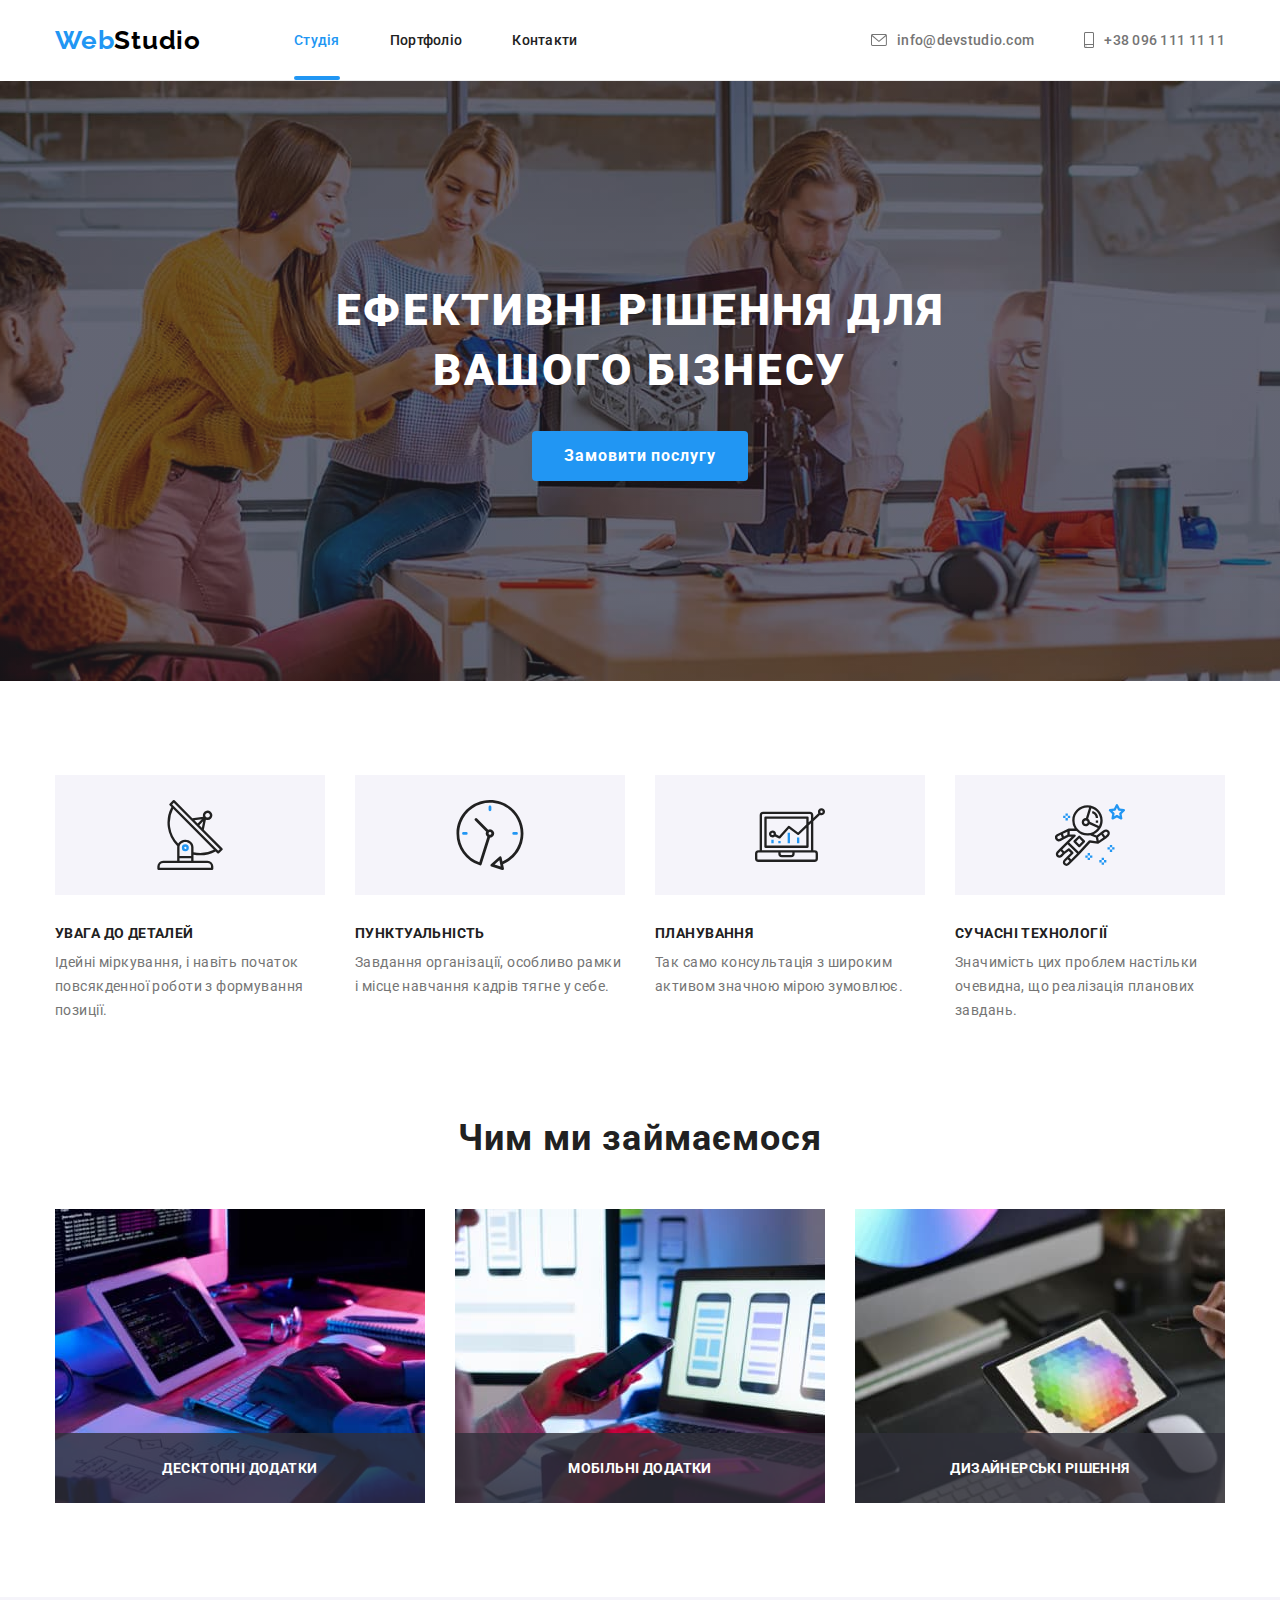
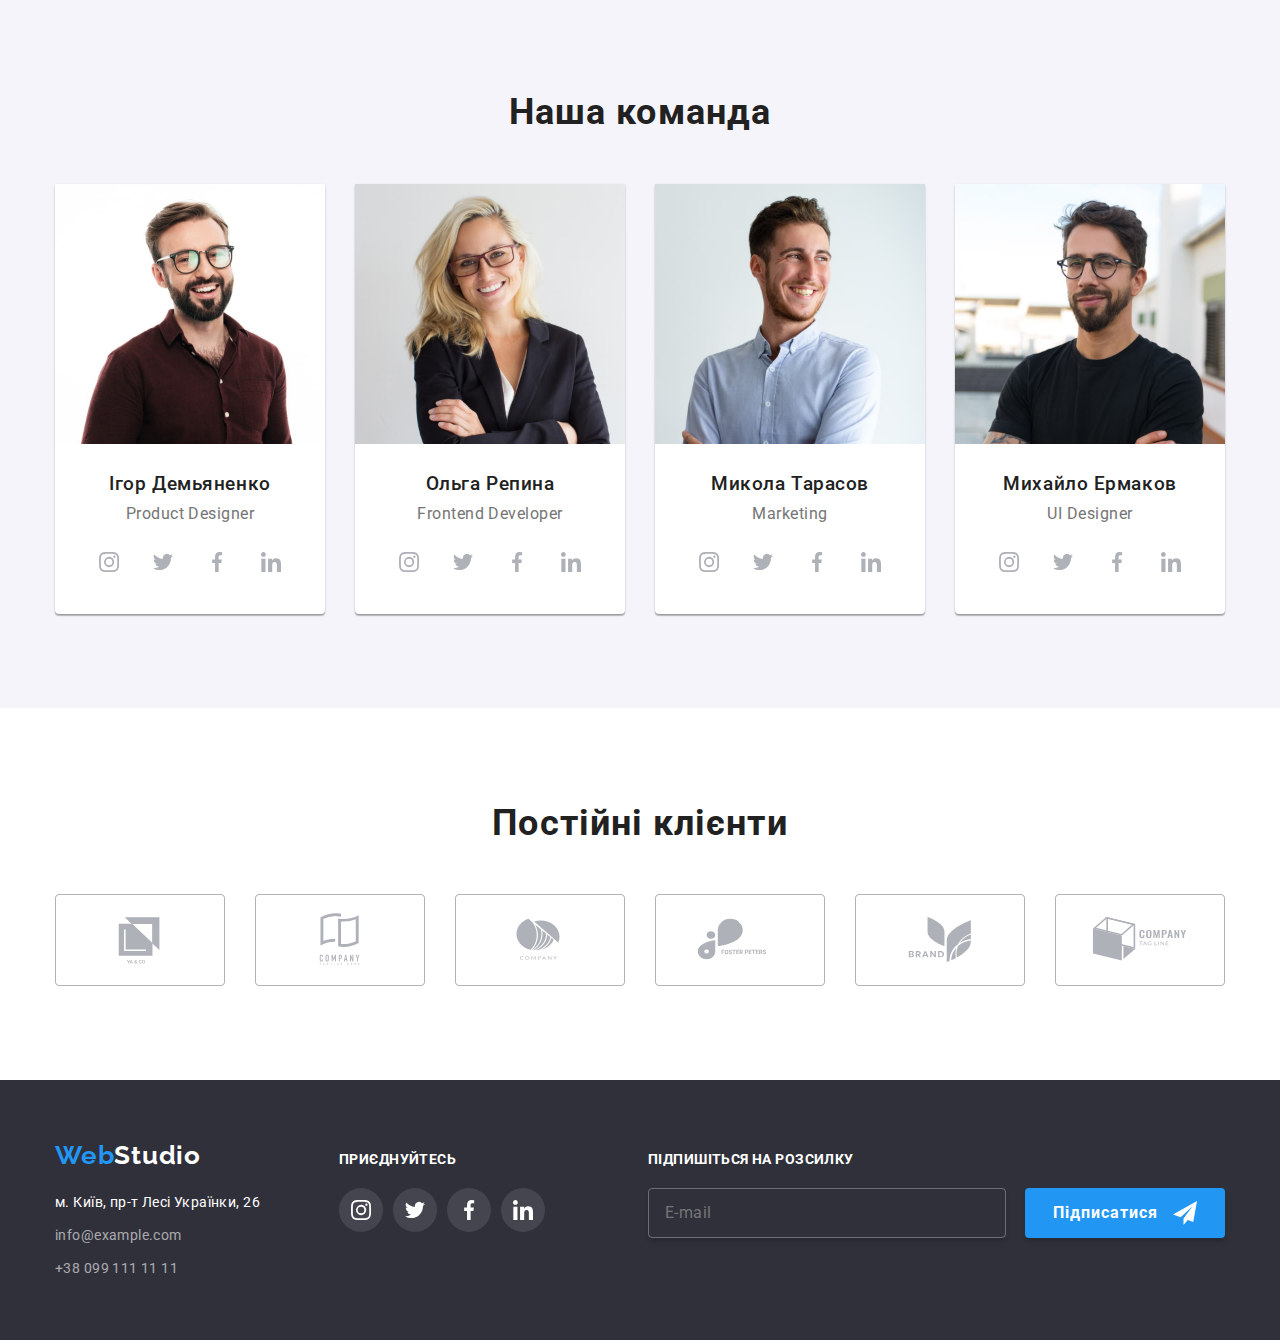
==== index.html @ 69d541e0 "Initial commit" ====
<!DOCTYPE html>
<html lang="uk">
  <head>
    <meta charset="UTF-8" />
    <meta http-equiv="X-UA-Compatible" content="IE=edge" />
    <meta name="viewport" content="width=device-width, initial-scale=1.0" />

    <link rel="preconnect" href="https://fonts.googleapis.com" />
    <link rel="preconnect" href="https://fonts.gstatic.com" crossorigin />
    <link
      href="https://fonts.googleapis.com/css2?family=Raleway:wght@700&family=Roboto:wght@400;500;700;900&display=swap"
      rel="stylesheet"
    />

    <link rel="stylesheet" href="./css/modern-normalize.css" />
    <link rel="stylesheet" href="./css/styles.css" />

    <title>WebStudio</title>
  </head>

  <body>
    <header>
      <div class="container header">
        <nav class="header-nav">
          <a class="nav-logo" href="./index.html"><span class="axcent">Web</span>Studio</a>

          <ul class="nav-list">
            <li class="item"><a class="nav-link current-page" href="./index.html">Студія</a></li>
            <li class="item"><a class="nav-link" href="./portfolio.html">Портфоліо</a></li>
            <li class="item"><a class="nav-link" href="#">Контакти</a></li>
          </ul>
        </nav>

        <ul class="header-contact-list">
          <li class="item">
            <a class="nav-link contact-link" href="mailto:info@devstudio.com">
              <svg class="contact-link-icon" aria-hidden="true">
                <use href="./images/icons.svg#icon-envelope"></use>
              </svg>
              info@devstudio.com</a
            >
          </li>
          <li class="item">
            <a class="nav-link contact-link" href="tel:+380961111111">
              <svg class="contact-link-icon smartfone" aria-hidden="true">
                <use href="./images/icons.svg#icon-smartphone"></use>
              </svg>
              +38 096 111 11 11</a
            >
          </li>
        </ul>
      </div>
    </header>

    <main>
      <!-- hero -->
      <section class="section hero">
        <div class="container">
          <h1 class="hero-title">Ефективні рішення для вашого бізнесу</h1>
          <button class="hero-button" type="button" data-modal-open>Замовити послугу</button>
        </div>
      </section>

      <!-- advantages -->
      <section class="section advantages">
        <div class="container">
          <h2 class="visually-hidden">Наші переваги</h2>

          <ul class="advantages-list">
            <li class="advantages-item">
              <div class="advantages-icon-container">
                <svg class="advantages-item-icon" aria-label="антена">
                  <use href="./images/icons.svg#icon-1-antenna"></use>
                </svg>
              </div>
              <h3 class="advantages-item-title">УВАГА ДО ДЕТАЛЕЙ</h3>
              <p class="advantages-item-text">
                Ідейні міркування, і навіть початок повсякденної роботи з формування позиції.
              </p>
            </li>

            <li class="advantages-item">
              <div class="advantages-icon-container">
                <svg class="advantages-item-icon" aria-label="циферблат">
                  <use href="./images/icons.svg#icon-2-clock"></use>
                </svg>
              </div>
              <h3 class="advantages-item-title">ПУНКТУАЛЬНІСТЬ</h3>
              <p class="advantages-item-text">
                Завдання організації, особливо рамки і місце навчання кадрів тягне у себе.
              </p>
            </li>

            <li class="advantages-item">
              <div class="advantages-icon-container">
                <svg class="advantages-item-icon" aria-label="діаграма">
                  <use href="./images/icons.svg#icon-3-diagram"></use>
                </svg>
              </div>
              <h3 class="advantages-item-title">ПЛАНУВАННЯ</h3>
              <p class="advantages-item-text">
                Так само консультація з широким активом значною мірою зумовлює.
              </p>
            </li>

            <li class="advantages-item">
              <div class="advantages-icon-container">
                <svg class="advantages-item-icon" aria-label="астронавт">
                  <use href="./images/icons.svg#icon-4-astronaut"></use>
                </svg>
              </div>
              <h3 class="advantages-item-title">СУЧАСНІ ТЕХНОЛОГІЇ</h3>
              <p class="advantages-item-text">
                Значимість цих проблем настільки очевидна, що реалізація планових завдань.
              </p>
            </li>
          </ul>
        </div>
      </section>

      <!-- specialization -->
      <section class="section specialization">
        <div class="container">
          <h2 class="section-title">Чим ми займаємося</h2>

          <ul class="specialization-list">
            <li class="specialization-item">
              <div class="specialization-thumb">
                <img
                  src="./images/specialization/specialization-1.jpg"
                  alt="робота за комп'ютером"
                  width="370"
                  height="294"
                />
                <p class="specialization-caption">Десктопні додатки</p>
              </div>
            </li>

            <li class="specialization-item">
              <div class="specialization-thumb">
                <img
                  src="./images/specialization/specialization-2.jpg"
                  alt="робота за комп'ютером"
                  width="370"
                  height="294"
                />
                <p class="specialization-caption">Мобільні додатки</p>
              </div>
            </li>

            <li class="specialization-item">
              <div class="specialization-thumb">
                <img
                  src="./images/specialization/specialization-3.jpg"
                  alt="робота з кольором"
                  width="370"
                  height="294"
                />
                <p class="specialization-caption">Дизайнерські рішення</p>
              </div>
            </li>
          </ul>
        </div>
      </section>

      <!-- team -->
      <section class="section team">
        <div class="container">
          <h2 class="section-title">Наша команда</h2>

          <ul class="team-list">
            <li class="team-item">
              <img src="./images/team/team-1.jpg" alt="Ігор Демьяненко" width="270" height="260" />
              <h3 class="team-item-header">Ігор Демьяненко</h3>
              <p class="team-item-text">Product Designer</p>

              <ul class="social-list">
                <li class="social-link-item">
                  <a href="#" class="social-link">
                    <svg class="social-icon" aria-label="instagram">
                      <use href="./images/icons.svg#icon-1-instagram"></use>
                    </svg>
                  </a>
                </li>

                <li class="social-link-item">
                  <a href="#" class="social-link">
                    <svg class="social-icon" aria-label="twitter">
                      <use href="./images/icons.svg#icon-2-twitter"></use>
                    </svg>
                  </a>
                </li>

                <li class="social-link-item">
                  <a href="#" class="social-link">
                    <svg class="social-icon" aria-label="facebook">
                      <use href="./images/icons.svg#icon-3-facebook"></use>
                    </svg>
                  </a>
                </li>

                <li class="social-link-item">
                  <a href="#" class="social-link">
                    <svg class="social-icon" aria-label="linkedin">
                      <use href="./images/icons.svg#icon-4-linkedin"></use>
                    </svg>
                  </a>
                </li>
              </ul>
            </li>

            <li class="team-item">
              <img src="./images/team/team-2.jpg" alt="Ольга Репина" width="270" height="260" />
              <h3 class="team-item-header">Ольга Репина</h3>
              <p class="team-item-text">Frontend Developer</p>

              <ul class="social-list">
                <li class="social-link-item">
                  <a href="#" class="social-link">
                    <svg class="social-icon" aria-label="instagram">
                      <use href="./images/icons.svg#icon-1-instagram"></use>
                    </svg>
                  </a>
                </li>

                <li class="social-link-item">
                  <a href="#" class="social-link">
                    <svg class="social-icon" aria-label="twitter">
                      <use href="./images/icons.svg#icon-2-twitter"></use>
                    </svg>
                  </a>
                </li>

                <li class="social-link-item">
                  <a href="#" class="social-link">
                    <svg class="social-icon" aria-label="facebook">
                      <use href="./images/icons.svg#icon-3-facebook"></use>
                    </svg>
                  </a>
                </li>

                <li class="social-link-item">
                  <a href="#" class="social-link">
                    <svg class="social-icon" aria-label="linkedin">
                      <use href="./images/icons.svg#icon-4-linkedin"></use>
                    </svg>
                  </a>
                </li>
              </ul>
            </li>

            <li class="team-item">
              <img src="./images/team/team-3.jpg" alt="Микола Тарасов" width="270" height="260" />
              <h3 class="team-item-header">Микола Тарасов</h3>
              <p class="team-item-text">Marketing</p>

              <ul class="social-list">
                <li class="social-link-item">
                  <a href="#" class="social-link">
                    <svg class="social-icon" aria-label="instagram">
                      <use href="./images/icons.svg#icon-1-instagram"></use>
                    </svg>
                  </a>
                </li>

                <li class="social-link-item">
                  <a href="#" class="social-link">
                    <svg class="social-icon" aria-label="twitter">
                      <use href="./images/icons.svg#icon-2-twitter"></use>
                    </svg>
                  </a>
                </li>

                <li class="social-link-item">
                  <a href="#" class="social-link">
                    <svg class="social-icon" aria-label="facebook">
                      <use href="./images/icons.svg#icon-3-facebook"></use>
                    </svg>
                  </a>
                </li>

                <li class="social-link-item">
                  <a href="#" class="social-link">
                    <svg class="social-icon" aria-label="linkedin">
                      <use href="./images/icons.svg#icon-4-linkedin"></use>
                    </svg>
                  </a>
                </li>
              </ul>
            </li>

            <li class="team-item">
              <img src="./images/team/team-4.jpg" alt="Михайло Ермаков" width="270" height="260" />
              <h3 class="team-item-header">Михайло Ермаков</h3>
              <p class="team-item-text">UI Designer</p>

              <ul class="social-list">
                <li class="social-link-item">
                  <a href="#" class="social-link">
                    <svg class="social-icon" aria-label="instagram">
                      <use href="./images/icons.svg#icon-1-instagram"></use>
                    </svg>
                  </a>
                </li>

                <li class="social-link-item">
                  <a href="#" class="social-link">
                    <svg class="social-icon" aria-label="twitter">
                      <use href="./images/icons.svg#icon-2-twitter"></use>
                    </svg>
                  </a>
                </li>

                <li class="social-link-item">
                  <a href="#" class="social-link">
                    <svg class="social-icon" aria-label="facebook">
                      <use href="./images/icons.svg#icon-3-facebook"></use>
                    </svg>
                  </a>
                </li>

                <li class="social-link-item">
                  <a href="#" class="social-link">
                    <svg class="social-icon" aria-label="linkedin">
                      <use href="./images/icons.svg#icon-4-linkedin"></use>
                    </svg>
                  </a>
                </li>
              </ul>
            </li>
          </ul>
        </div>
      </section>

      <!-- clients -->
      <section class="section clients">
        <div class="container">
          <h2 class="section-title">Постійні клієнти</h2>

          <ul class="clients-list">
            <li class="client-item">
              <a href="#" class="client-link">
                <svg class="client-icon" aria-label="перехід на сайт компанії yaco">
                  <use href="./images/icons.svg#icon-1-yaco"></use>
                </svg>
              </a>
            </li>

            <li class="client-item">
              <a href="#" class="client-link">
                <svg class="client-icon" aria-label="перехід на сайт компанії TLH">
                  <use href="./images/icons.svg#icon-2-tlh"></use>
                </svg>
              </a>
            </li>

            <li class="client-item">
              <a href="#" class="client-link">
                <svg class="client-icon" aria-label="перехід на сайт компанії Company">
                  <use href="./images/icons.svg#icon-3-company"></use>
                </svg>
              </a>
            </li>

            <li class="client-item">
              <a href="#" class="client-link">
                <svg class="client-icon" aria-label="перехід на сайт компанії Foster Peter">
                  <use href="./images/icons.svg#icon-4-foster"></use>
                </svg>
              </a>
            </li>

            <li class="client-item">
              <a href="#" class="client-link">
                <svg class="client-icon" aria-label="перехід на сайт компанії Brand">
                  <use href="./images/icons.svg#icon-5-brand"></use>
                </svg>
              </a>
            </li>

            <li class="client-item">
              <a href="#" class="client-link">
                <svg class="client-icon" aria-label="перехід на сайт компанії Tag Line">
                  <use href="./images/icons.svg#icon-6-tlc"></use>
                </svg>
              </a>
            </li>
          </ul>
        </div>
      </section>
    </main>

    <footer class="footer">
      <div class="container footer-flex">
        <div class="address-container">
          <a class="footer-logo" href="./index.html"><span class="axcent">Web</span>Studio</a>

          <address class="address">
            <ul class="footer-address-list">
              <li class="footer-address-item">
                <a
                  class="footer-address-link"
                  href="https://goo.gl/maps/piqngm7oDQpEDh6u6"
                  target="_blank"
                  rel="noopener nofollow noreferrer"
                  >м. Київ, пр-т Лесі Українки, 26</a
                >
              </li>

              <li class="footer-contact-item">
                <a class="footer-contact-link" href="mailto:info@example.com">info@example.com</a>
              </li>

              <li class="footer-contact-item">
                <a class="footer-contact-link" href="tel:+380991111111">+38 099 111 11 11</a>
              </li>
            </ul>
          </address>
        </div>

        <div>
          <p class="socials-text">приєднуйтесь</p>
          <ul class="social-list">
            <li class="social-link-item">
              <a href="#" class="social-link footer-socials">
                <svg class="social-icon" aria-label="instagram">
                  <use href="./images/icons.svg#icon-1-instagram"></use>
                </svg>
              </a>
            </li>

            <li class="social-link-item">
              <a href="#" class="social-link footer-socials">
                <svg class="social-icon" aria-label="twitter">
                  <use href="./images/icons.svg#icon-2-twitter"></use>
                </svg>
              </a>
            </li>

            <li class="social-link-item">
              <a href="#" class="social-link footer-socials">
                <svg class="social-icon" aria-label="facebook">
                  <use href="./images/icons.svg#icon-3-facebook"></use>
                </svg>
              </a>
            </li>

            <li class="social-link-item">
              <a href="#" class="social-link footer-socials">
                <svg class="social-icon" aria-label="linkedin">
                  <use href="./images/icons.svg#icon-4-linkedin"></use>
                </svg>
              </a>
            </li>
          </ul>
        </div>

        <form name="signup" class="signup-form">
          <p class="form-caption">Підпишіться на розсилку</p>
          <label>
            <input class="input-email" type="email" name="email" placeholder="E-mail" />
          </label>
          <button class="signup-button" type="submit">
            Підписатися
            <svg class="signup-button-svg" width="24" height="24">
              <use href="./images/icons.svg#icon-send"></use>
            </svg>
          </button>
        </form>
      </div>
    </footer>

    <div class="backdrop is-hidden" data-modal>
      <div class="modal">
        <button class="button-modal-close" type="button" data-modal-close>
          <svg class="button-close-icon" width="11" height="11">
            <use href="./images/icons.svg#icon-close"></use>
          </svg>
        </button>

        <form class="callback-form">
          <h2 class="callback-form-title">Залиште свої дані, ми вам зателефонуємо</h2>

          <label class="form-input-label" for="name">Ім'я</label>
          <div class="input-wrapper">
            <input class="form-input" type="text" name="name" id="name" />
            <svg class="input-icon" aria-hidden="true">
              <use href="./images/icons.svg#icon-person"></use>
            </svg>
          </div>

          <label class="form-input-label" for="tel">Телефон</label>
          <div class="input-wrapper">
            <input class="form-input" type="tel" name="tel" id="tel" />
            <svg class="input-icon" aria-hidden="true">
              <use href="./images/icons.svg#icon-phone"></use>
            </svg>
          </div>

          <label class="form-input-label" for="email">Пошта</label>
          <div class="input-wrapper">
            <input class="form-input" type="email" name="email" id="email" />
            <svg class="input-icon" aria-hidden="true">
              <use href="./images/icons.svg#icon-email"></use>
            </svg>
          </div>

          <label class="form-input-label" for="comment">Коментар</label>
          <textarea
            class="form-input textarea-comment"
            name="comment"
            id="comment"
            placeholder="Введіть текст"
          ></textarea>

          <label class="user-consent-label">
            <input class="input-checkbox" type="checkbox" name="user-consent" />
            <svg class="icon-check">
              <use href="./images/icons.svg#icon-check"></use>
            </svg>
            <span>Погоджуюся з розсилкою та приймаю &#160;</span>
            <a class="agreement-link" href="">Умови договору</a>
          </label>

          <button type="submit" class="callback-submit-button">Відправити</button>
        </form>
      </div>
    </div>

    <script src="./js/modal.js"></script>
  </body>
</html>
---- css/styles.css ----
:root {
  --axcent: #2196f3;
  --main-text-color: #212121;
  --main-background-color: #ffffff;
  --secondary-background-color: #2f303a;
  --text-white: #ffffff;
  --text-grey: #757575;
  --timing-function: cubic-bezier(0.4, 0, 0.2, 1);
  --trans-duration: 250ms;
}

body {
  font-family: 'Roboto', sans-serif;
  font-size: 16px;
  font-weight: 400;
  line-height: 1.17;
  color: var(--main-text-color);
  background-color: var(--main-background-color);
}

/* reset */
html {
  box-sizing: border-box;
}
*,
*::after,
*::before {
  box-sizing: inherit;
}
/* Стили для обнуления верхних отступов у элементов */
h1,
h2,
h3,
h4,
h5,
h6,
p {
  margin-top: 0;
}
/*  для обнуления базовых свойств у списков (ul) */
ul {
  list-style: none;
  padding-left: 0;
  margin: 0;
}
/*  для обнуления базовых свойств у ссылок */
a {
  text-decoration: none;
  color: inherit;
}
/* Свойства для корректного отображения картинок */
img {
  display: block;
  max-width: 100%;
  height: auto;
}
/* Свойства для обнуления курсива у address */
address {
  font-style: normal;
}

.container {
  margin: 0 auto;
  width: 1200px;
  padding: 0 15px;
}

.section {
  padding-top: 94px;
  padding-bottom: 94px;
}

.axcent {
  color: var(--axcent);
}

.visually-hidden {
  position: absolute;
  width: 1px;
  height: 1px;
  margin: -1px;
  border: 0;
  padding: 0;
  white-space: nowrap;
  clip-path: inset(100%);
  clip: rect(0 0 0 0);
  overflow: hidden;
}

/* header */
.nav-logo {
  margin-right: 93px;
  font-family: Raleway;
  font-weight: 700;
  font-size: 26px;
  color: #000000;
  letter-spacing: 0.03em;
}

.header-nav {
  display: flex;
  align-items: center;
}

.header {
  display: flex;
}

.nav-link.current-page {
  position: relative;
  color: var(--axcent);
}

.nav-link.current-page::after {
  content: '';
  width: 100%;
  height: 4px;
  border-radius: 2px;
  background-color: var(--axcent);
  position: absolute;
  bottom: 0;
  left: 0;
}

.nav-list {
  display: flex;
}

.nav-list .item + .item {
  margin-left: 50px;
}

.header-contact-list {
  display: flex;
  margin-left: auto;
}

.header-contact-list .item:not(:last-child) {
  margin-right: 50px;
}

.nav-link {
  color: var(--main-text-color);
  display: flex;
  align-items: center;
  padding-top: 32px;
  padding-bottom: 32px;
  font-size: 14px;
  font-weight: 500;
  letter-spacing: 0.02em;

  transition-property: color;
  transition-duration: var(--trans-duration);
  transition-timing-function: var(--timing-function);
}

.nav-link:hover,
.nav-link:focus {
  color: var(--axcent);
}

.contact-link {
  color: var(--text-grey);
}

.contact-link-icon {
  width: 16px;
  height: 12px;
  margin-right: 10px;
  fill: var(--text-grey);
}

.contact-link-icon.smartfone {
  width: 10px;
  height: 16px;
}

.contact-link:hover .contact-link-icon,
.contact-link:focus .contact-link-icon {
  fill: var(--axcent);
}

.header {
  border-bottom: 1px solid #ececec;
}

/* hero */
.hero {
  background-color: #c4c4c4;
  text-align: center;
  padding: 200px 0;
  background-image: linear-gradient(90deg, rgba(47, 48, 58, 0.4), rgba(47, 48, 58, 0.4)),
    url(../images/hero-bgimg.jpg);
  max-width: 1600px;
  background-repeat: no-repeat;
  background-position: center;
  background-size: cover;
  margin: 0 auto;
}

.hero-title {
  font-size: 44px;
  font-weight: 900;
  line-height: 1.36;
  letter-spacing: 0.06em;
  text-align: center;
  text-transform: uppercase;
  color: var(--text-white);
  width: 696px;
  margin: 0 auto;
  margin-bottom: 30px;
}

.hero-button {
  border-radius: 4px;
  border-style: none;
  background-color: var(--axcent);
  color: var(--text-white);
  font-weight: 700;
  line-height: 1.88;
  letter-spacing: 0.06em;
  text-align: center;
  padding: 10px 32px;
  cursor: pointer;
  transition: background-color var(--trans-duration) var(--timing-function);
}

.hero-button:hover,
.nero-button:focus {
  background-color: rgba(33, 150, 243, 0.8);
}
/* advantages */

.advantages-icon-container {
  height: 120px;
  background-color: #f5f4fa;
  display: flex;
  align-items: center;
  justify-content: center;
}

.advantages-item-icon {
  width: 70px;
  height: 70px;
  fill: #212121;
}

.advantages-item-title {
  font-size: 14px;
  font-weight: 700;
  text-align: left;
  text-transform: uppercase;
  letter-spacing: 0.03em;
  margin-top: 30px;
  margin-bottom: 10px;
}

.advantages-item-text {
  font-size: 14px;
  line-height: 1.71;
  letter-spacing: 0.03em;
  color: var(--text-grey);
  margin: 0;
}

.advantages-item {
  width: 270px;
}

.advantages-list {
  display: flex;
}

.advantages-item:not(:last-child) {
  margin-right: 30px;
}

/* specialization */
.section-title {
  font-size: 36px;
  font-weight: 700;
  letter-spacing: 0.03em;
  text-align: center;
  margin-bottom: 50px;
}

.specialization {
  padding-top: 0;
}

.specialization-list {
  display: flex;
}

.specialization-item:not(:last-child) {
  margin-right: 30px;
}

.specialization-thumb {
  position: relative;
}

.specialization-caption {
  position: absolute;
  bottom: 0;
  left: 0;
  width: 100%;
  padding-top: 27px;
  padding-bottom: 27px;
  margin-bottom: 0;
  text-transform: uppercase;
  color: var(--text-white);
  background-color: rgba(47, 48, 58, 0.8);

  font-size: 14px;
  font-weight: 700;
  letter-spacing: 0.03em;
  text-align: center;
}

/* team */

.team {
  background-color: #f5f4fa;
}

.team-list {
  display: flex;
}

.team-item {
  background-color: var(--main-background-color);
  box-shadow: 0px 1px 3px rgba(0, 0, 0, 0.12), 0px 1px 1px rgba(0, 0, 0, 0.14),
    0px 2px 1px rgba(0, 0, 0, 0.2);
  border-radius: 0px 0px 4px 4px;
}

.team-item:not(:last-child) {
  margin-right: 30px;
}

.team-item-header {
  font-weight: 500;
  letter-spacing: 0.03em;
  text-align: center;
  padding-top: 30px;
  margin-bottom: 10px;
}

.team-item-text {
  letter-spacing: 0.03em;
  text-align: center;
  color: var(--text-grey);
  margin-bottom: 16px;
}

.social-list {
  display: flex;
  align-items: center;
  justify-content: center;
  padding-bottom: 30px;
}

.social-link-item:not(:last-child) {
  margin-right: 10px;
}

.social-link-item {
  width: 44px;
  height: 44px;
}

.social-link {
  width: 100%;
  height: 100%;
  display: flex;
  align-items: center;
  justify-content: center;
  border-radius: 50%;
  transition-property: background-color;
  transition-duration: var(--trans-duration);
  transition-timing-function: var(--timing-function);
}

.social-link:hover,
.social-link:focus {
  background-color: var(--axcent);
}

.social-icon {
  width: 44px;
  height: 44px;
  fill: #afb1b8;
  transition-property: fill;
  transition-duration: var(--trans-duration);
  transition-timing-function: var(--timing-function);
}

.social-link:hover .social-icon,
.social-link:focus .social-icon {
  fill: var(--main-background-color);
}

/* clients */

.clients-list {
  display: flex;
  justify-content: space-between;
}

.client-item {
  width: 170px;
  height: 92px;
}

.client-link {
  width: 100%;
  height: 100%;
  display: flex;
  align-items: center;
  justify-content: center;
  border: 1px solid #afb1b8;
  border-radius: 4px;
  transition-property: border-color;
  transition-duration: var(--trans-duration);
  transition-timing-function: var(--timing-function);
}

.client-link:hover,
.client-link:focus {
  border-color: var(--axcent);
}

.client-icon {
  width: 106px;
  height: 60px;
  fill: #afb1b8;
  transition-property: fill;
  transition-duration: var(--trans-duration);
  transition-timing-function: var(--timing-function);
}

.client-link:hover .client-icon,
.client-link:focus .client-icon {
  fill: var(--axcent);
}

/* footer */
.footer {
  background-color: var(--secondary-background-color);
  padding: 60px 0;
}

.footer-flex {
  display: flex;
  align-items: baseline;
  justify-content: space-between;
}

.address-container {
  margin-right: 70px;
}

.footer-logo {
  font-family: Raleway;
  font-weight: 700;
  font-size: 26px;
  color: var(--text-white);
  letter-spacing: 0.03em;
}

.footer-address-list {
  font-size: 14px;
  line-height: 1.71;
  letter-spacing: 0.03em;
}

.footer-address-link {
  color: var(--text-white);
}

.footer-contact-item {
  margin-top: 9px;
}

.footer-contact-link {
  color: rgb(255, 255, 255, 0.6);
  transition-property: color;
  transition-duration: var(--trans-duration);
  transition-timing-function: var(--timing-function);
}

.footer-contact-link:hover,
.footer-contact-link:focus {
  color: var(--axcent);
}

.address {
  margin-top: 20px;
}

.social-link.footer-socials {
  border-radius: 50%;
  background-color: rgba(255, 255, 255, 0.1);
}

.social-link.footer-socials:hover,
.social-link.footer-socials:focus {
  background-color: var(--axcent);
}

.footer-socials > .social-icon {
  fill: var(--main-background-color);
}

.socials-text {
  text-transform: uppercase;
  color: var(--text-white);
  font-size: 14px;
  font-weight: 700;
  letter-spacing: 0.03em;
  margin-bottom: 20px;
}

/* footer form */

.signup-form {
  margin-left: 94px;
}

.form-caption {
  text-transform: uppercase;
  color: var(--text-white);
  font-size: 14px;
  font-weight: 700;
  letter-spacing: 0.03em;
  margin-bottom: 20px;
}

.input-email {
  width: 358px;
  height: 50px;
  background-color: transparent;
  box-shadow: 0px 4px 4px 0px rgba(0, 0, 0, 0.15);
  border: 1px solid rgba(255, 255, 255, 0.3);
  border-radius: 4px;
  font-family: Roboto;
  line-height: 1.25;
  letter-spacing: 0.03em;
  color: var(--text-white);
  padding: 15px 16px;
}

.signup-button {
  display: inline-flex;
  align-items: center;
  justify-content: space-between;
  margin-left: 15px;
  width: 200px;
  height: 50px;
  text-align: center;
  padding: 10px 28px;
  background: #2196f3;
  box-shadow: 0px 4px 4px rgba(0, 0, 0, 0.15);
  border-radius: 4px;
  border: none;
  font-weight: 700;
  line-height: 1.88;
  letter-spacing: 0.06em;
  color: var(--text-white);
  transition: background-color var(--trans-duration) var(--timing-function);
}

.signup-button-svg {
  fill: #ffffff;
}

.signup-button:hover,
.signup-button:focus {
  background: #188ce8;
}

/* portfolio */

/* buttons */
.button {
  border-radius: 4px;
  background-color: #f5f4fa;
  font-weight: 500;
  line-height: 1.63;
  letter-spacing: 0.03em;
  text-align: center;
  cursor: pointer;
  border-style: none;
  padding: 6px 22px;
  transition: color var(--trans-duration) var(--timing-function),
    background-color var(--trans-duration) var(--timing-function),
    box-shadow var(--trans-duration) var(--timing-function);
}

.button.start {
  color: var(--text-white);
  background-color: var(--axcent);
}

.button:hover,
.button:focus {
  color: var(--text-white);
  background-color: var(--axcent);
  box-shadow: 0px 3px 1px rgba(0, 0, 0, 0.1), 0px 1px 2px rgba(0, 0, 0, 0.08),
    0px 2px 2px rgba(0, 0, 0, 0.12);
}

.button-list {
  display: flex;
  justify-content: center;
  margin-bottom: 50px;
}

.button-list-item:not(:last-child) {
  margin-right: 8px;
}

/* cases */

.case-item {
  border: 1px solid #eeeeee;
  border-radius: 0px;
}

.case-link {
  display: block;
  transition-property: box-shadow;
  transition-duration: var(--trans-duration);
  transition-timing-function: var(--timing-function);
}

.case-link:hover,
.case-link:focus {
  box-shadow: 0px 1px 1px rgba(0, 0, 0, 0.12), 0px 4px 4px rgba(0, 0, 0, 0.06),
    1px 4px 6px rgba(0, 0, 0, 0.16);
}

.case-title {
  font-size: 18px;
  font-weight: 700;
  line-height: 2;
  letter-spacing: 0.06em;
  padding-top: 20px;
  padding-left: 24px;
  margin-bottom: 4px;
}

.case-text {
  line-height: 1.88;
  letter-spacing: 0.03em;
  color: var(--text-grey);
  padding-bottom: 20px;
  padding-left: 24px;
  margin-bottom: 0;
}

.cases-list {
  display: flex;
  flex-wrap: wrap;
}

.case-item {
  width: calc((100% - 2 * 30px) / 3);
}

.case-item:not(:nth-child(3n)) {
  margin-right: 30px;
}

.case-item:not(:nth-last-child(-n + 3)) {
  margin-bottom: 30px;
}

.card-thumb {
  position: relative;
  overflow: hidden;
}

.card-description {
  background-color: rgba(33, 150, 243, 0.9);
  position: absolute;
  transition: transform var(--trans-duration) var(--timing-function);
}

.case-link:hover .card-description,
.case-link:focus .card-description {
  transform: translatey(-100%);
}

.card-description-text {
  font-size: 18px;
  line-height: 1.55;
  color: var(--text-white);
  letter-spacing: 0.03em;
  padding: 63px 24px;
  margin-bottom: 0;
}

/* modal */
.backdrop {
  position: fixed;
  top: 0;
  left: 0;
  width: 100%;
  height: 100%;
  background-color: rgba(0, 0, 0, 0.2);
  opacity: 1;
  transform: scale(1);
  transition: opacity var(--trans-duration) var(--timing-function),
    visibility var(--trans-duration) var(--timing-function),
    transform var(--trans-duration) var(--timing-function);
}

.backdrop.is-hidden {
  opacity: 0;
  visibility: hidden;
  pointer-events: none;
  transform: scale(0.9);
}

.modal {
  position: absolute;
  top: 50%;
  left: 50%;
  transform: translate(-50%, -50%);
  height: 581px;
  width: 528px;

  border: 1px solid rgba(0, 0, 0, 0.1);
  border-radius: 4px;
  background-color: var(--main-background-color);
}

.button-modal-close {
  position: absolute;
  top: 8px;
  right: 8px;
  width: 30px;
  height: 30px;
  border: 1px solid rgba(0, 0, 0, 0.1);
  border-radius: 15px;
  background-color: transparent;
}

.button-close-icon {
  fill: #000000;
}

.button-modal-close:hover .button-close-icon,
.button-modal-close:focus .button-close-icon {
  fill: var(--axcent);
}

.callback-form {
  padding: 40px 39px 40px 41px;
}

.callback-form-title {
  font-size: 20px;
  font-weight: 700;
  line-height: 1.15;
  letter-spacing: 0.03em;
  text-align: center;
  margin-bottom: 12px;
}

.form-input-label {
  display: block;
  margin-bottom: 4px;
  font-size: 12px;
  letter-spacing: 0.01em;
  color: var(--text-grey);
}

.input-wrapper {
  position: relative;
  margin-bottom: 10px;
}

.form-input {
  display: block;
  height: 40px;
  width: 100%;
  border: 1px solid rgba(33, 33, 33, 0.2);
  border-radius: 4px;
  padding-left: 42px;
  transition: border-color var(--trans-duration) var(--timing-function);
}

.form-input:focus {
  border: 1px solid rgba(33, 150, 243, 1);
  outline: 0;
}

.form-input:focus + .input-icon {
  fill: var(--axcent);
}

.textarea-comment {
  height: 120px;
  width: 100%;
  resize: none;
  padding: 12px 16px;
  font-size: 12px;
  letter-spacing: 0.01em;
  margin-bottom: 20px;
}

.input-icon {
  position: absolute;
  top: 50%;
  left: 12px;
  width: 18px;
  height: 18px;
  transform: translateY(-50%);
  transition: fill var(--trans-duration) var(--timing-function);
}

.input-checkbox {
  position: absolute;
  width: 1px;
  height: 1px;
  margin: -1px;
  border: 0;
  padding: 0;
  white-space: nowrap;
  clip-path: inset(100%);
  clip: rect(0 0 0 0);
  overflow: hidden;
}

.user-consent-label {
  display: flex;
  align-items: center;
  justify-content: center;
  margin-bottom: 30px;
  font-size: 14px;
  line-height: 1.71;
  letter-spacing: 0.03em;
}

.icon-check {
  display: inline-block;
  width: 16px;
  height: 15px;
  margin-right: 7px;
  border-radius: 2px;
  border: 2px solid #212121;
  fill: transparent;
  transition: background-color var(--trans-duration) var(--timing-function);
}

.input-checkbox:checked + .icon-check {
  background-color: var(--axcent);
  fill: var(--text-white);
  border: 0px;
}

.agreement-link {
  text-decoration: underline;
  color: var(--axcent);
}

.callback-submit-button {
  display: block;
  margin-left: auto;
  margin-right: auto;
  width: 200px;
  height: 50px;
  background: #2196f3;
  box-shadow: 0px 4px 4px rgba(0, 0, 0, 0.15);
  border-radius: 4px;
  border-width: 0;
  color: var(--text-white);
  font-family: Roboto;
  font-weight: 700;
  line-height: 1.88;
  letter-spacing: 0.06em;
  transition: background-color var(--trans-duration) var(--timing-function);
}

.callback-submit-button:hover,
.callback-submit-button:focus {
  background: #188ce8;
}
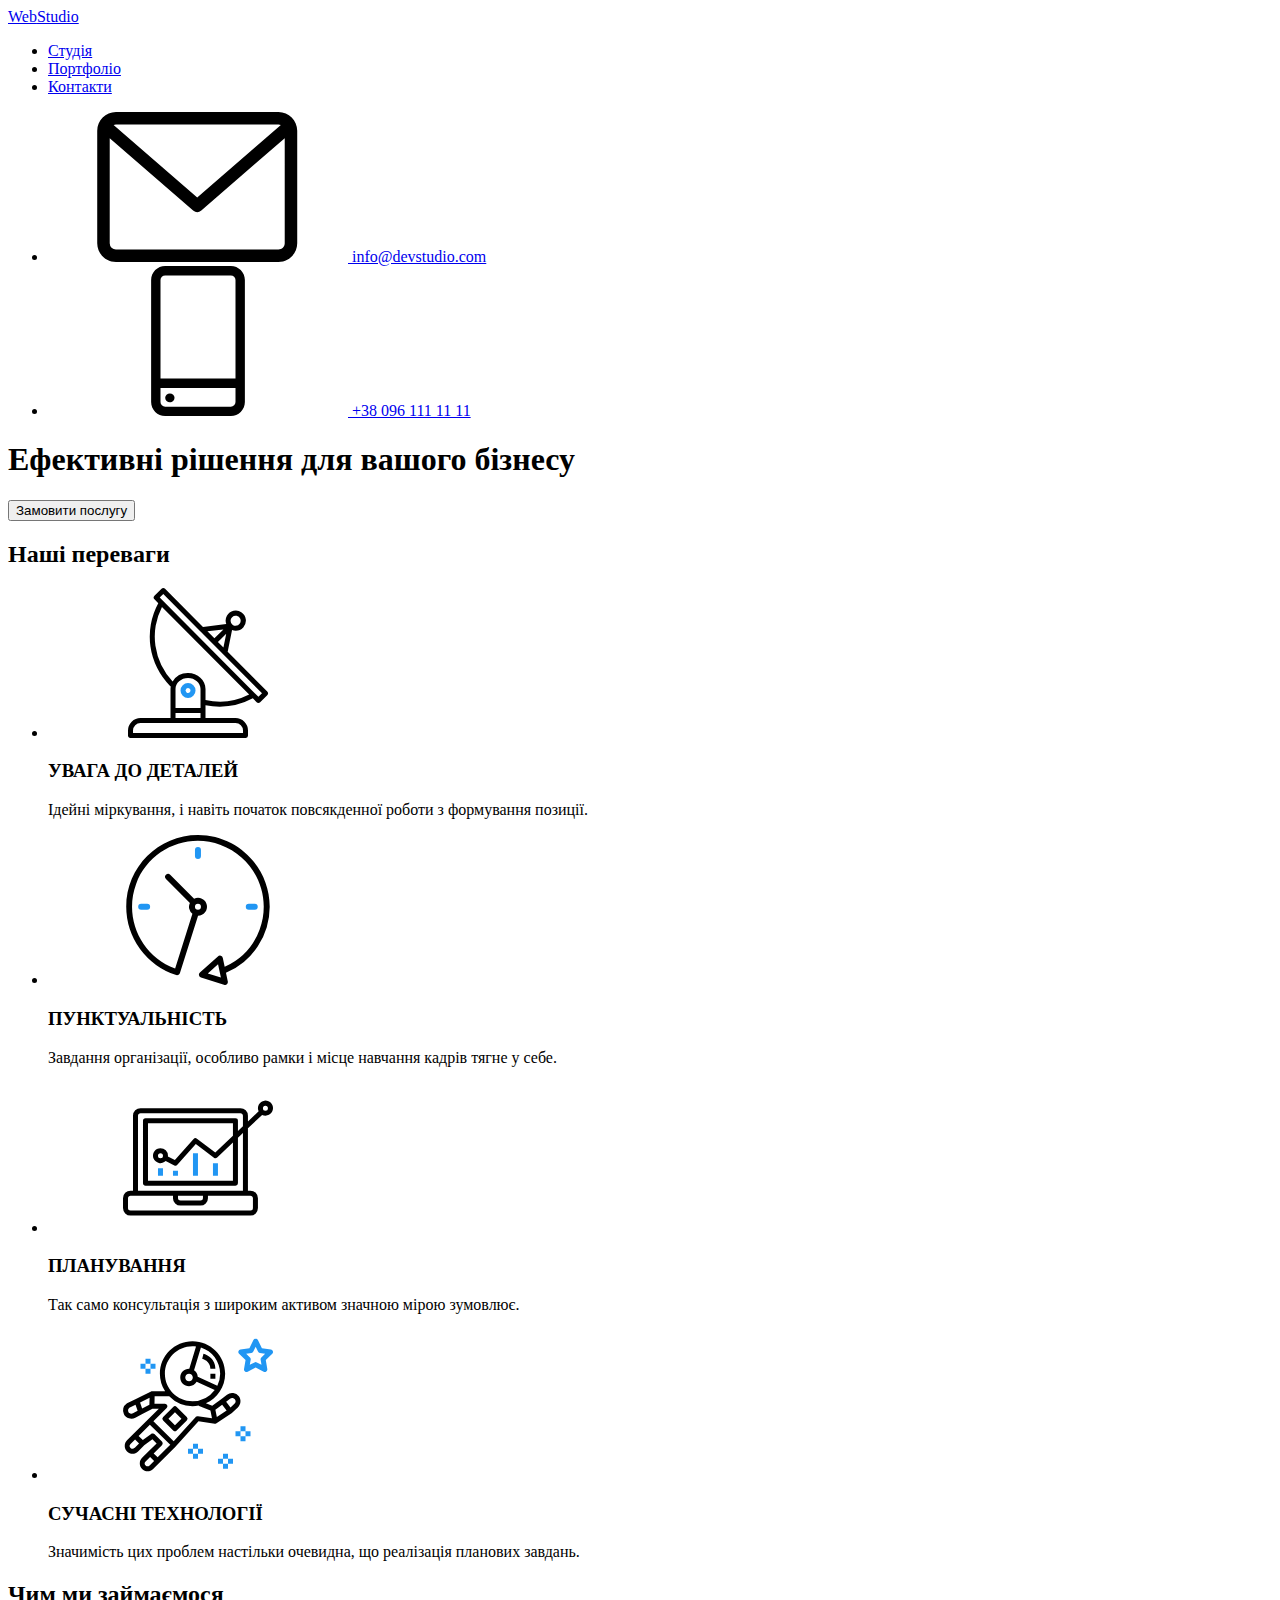
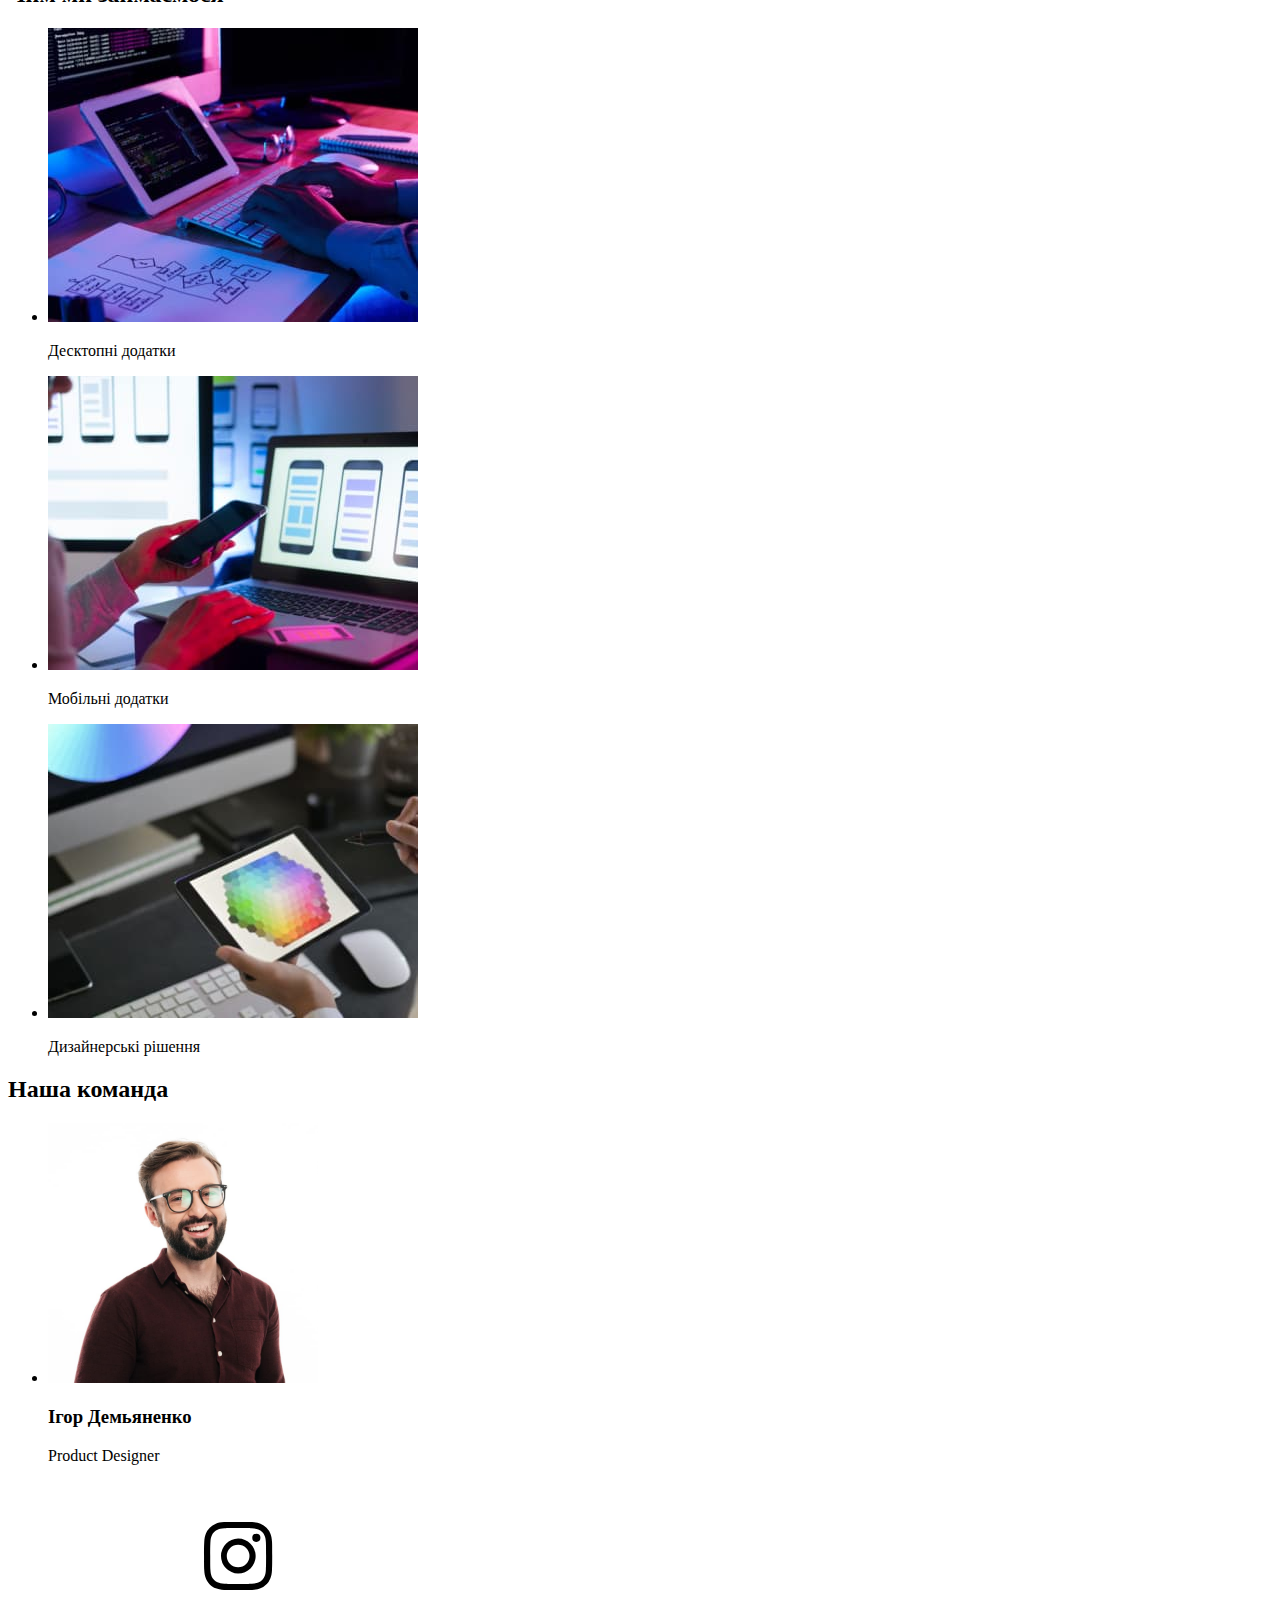
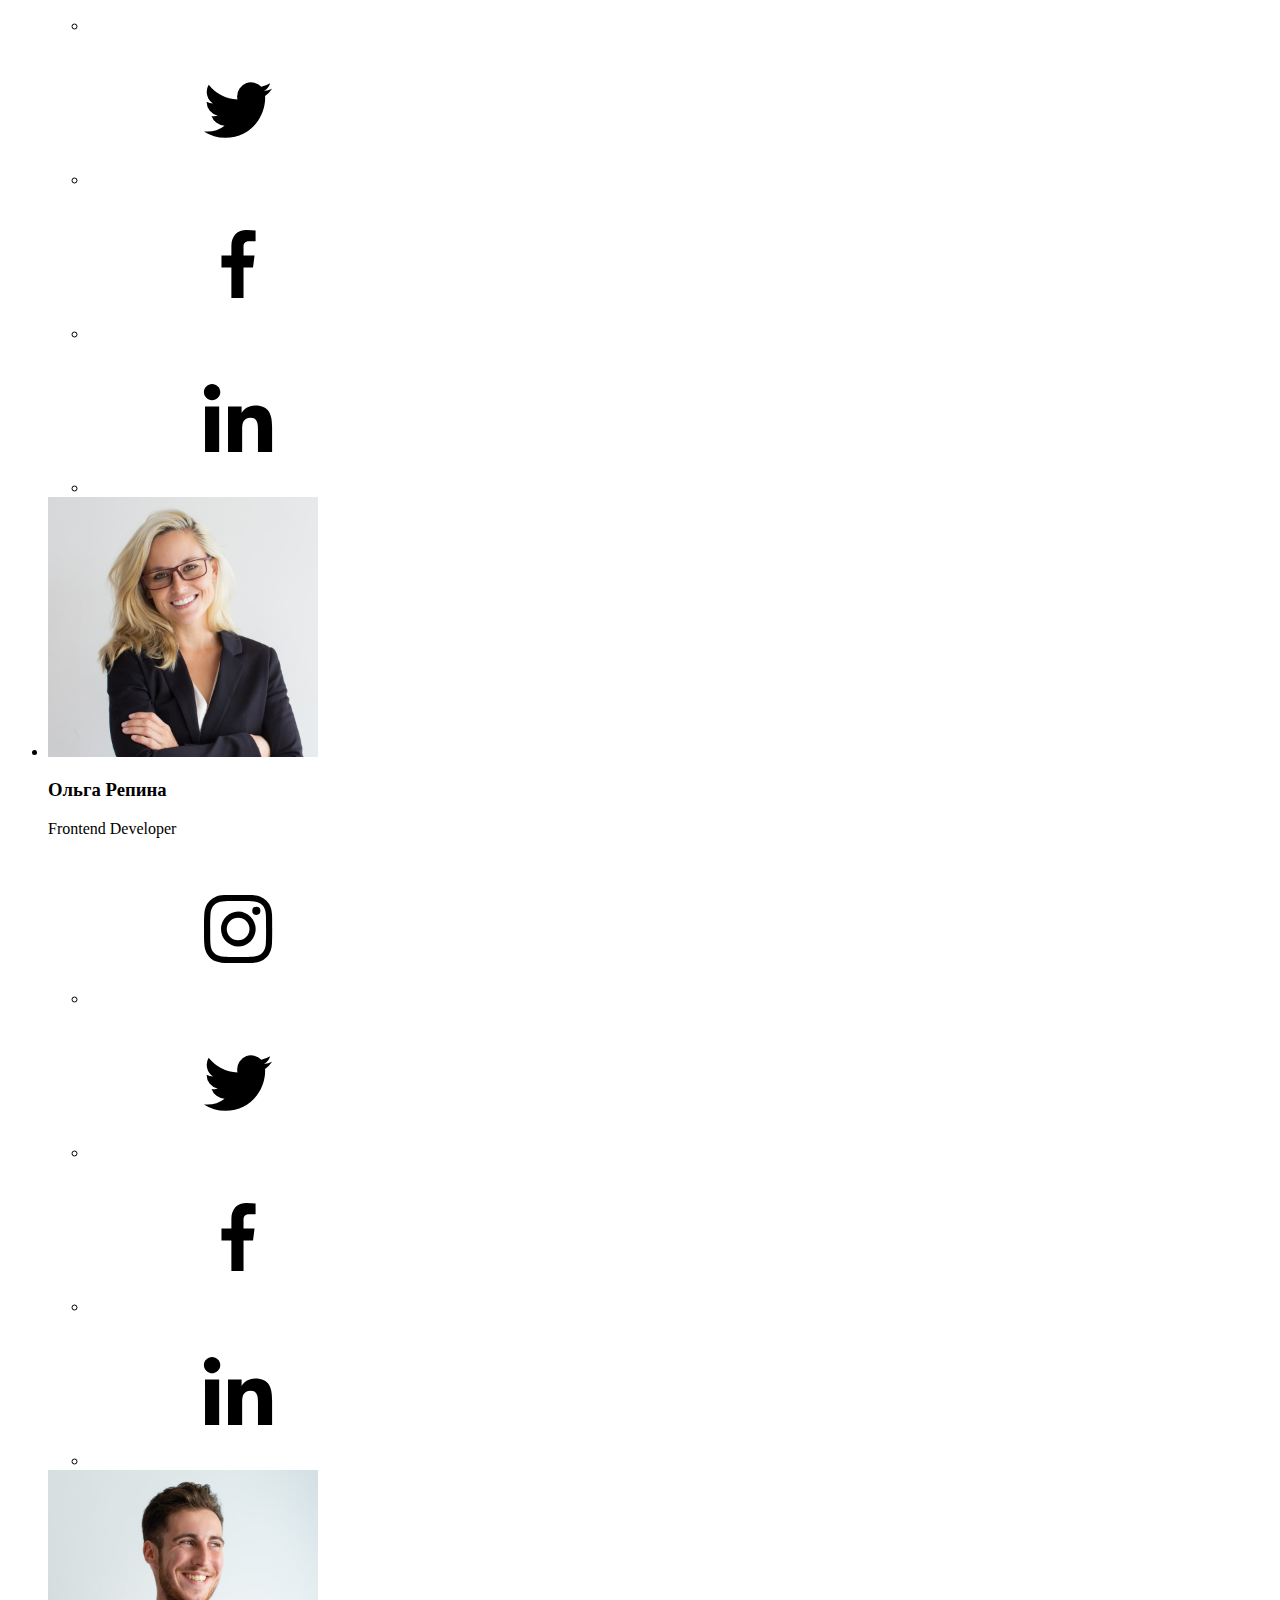
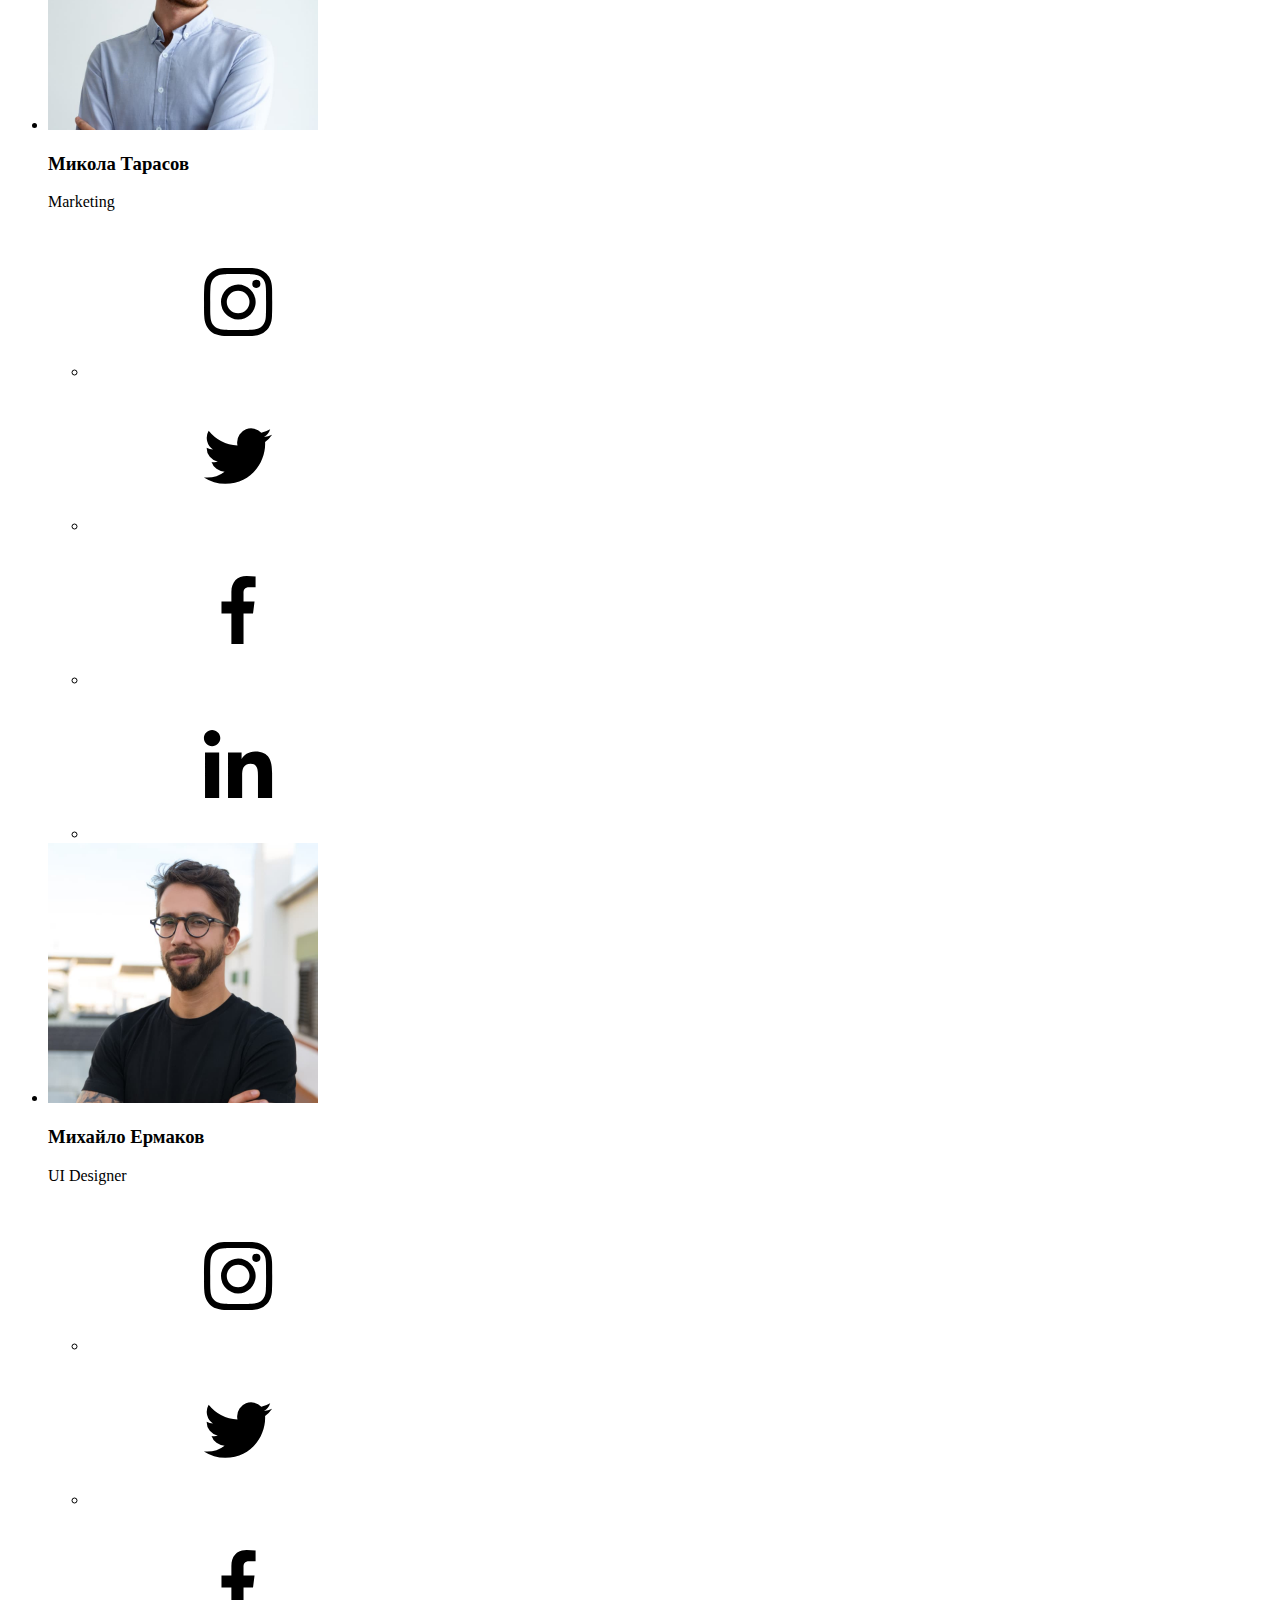
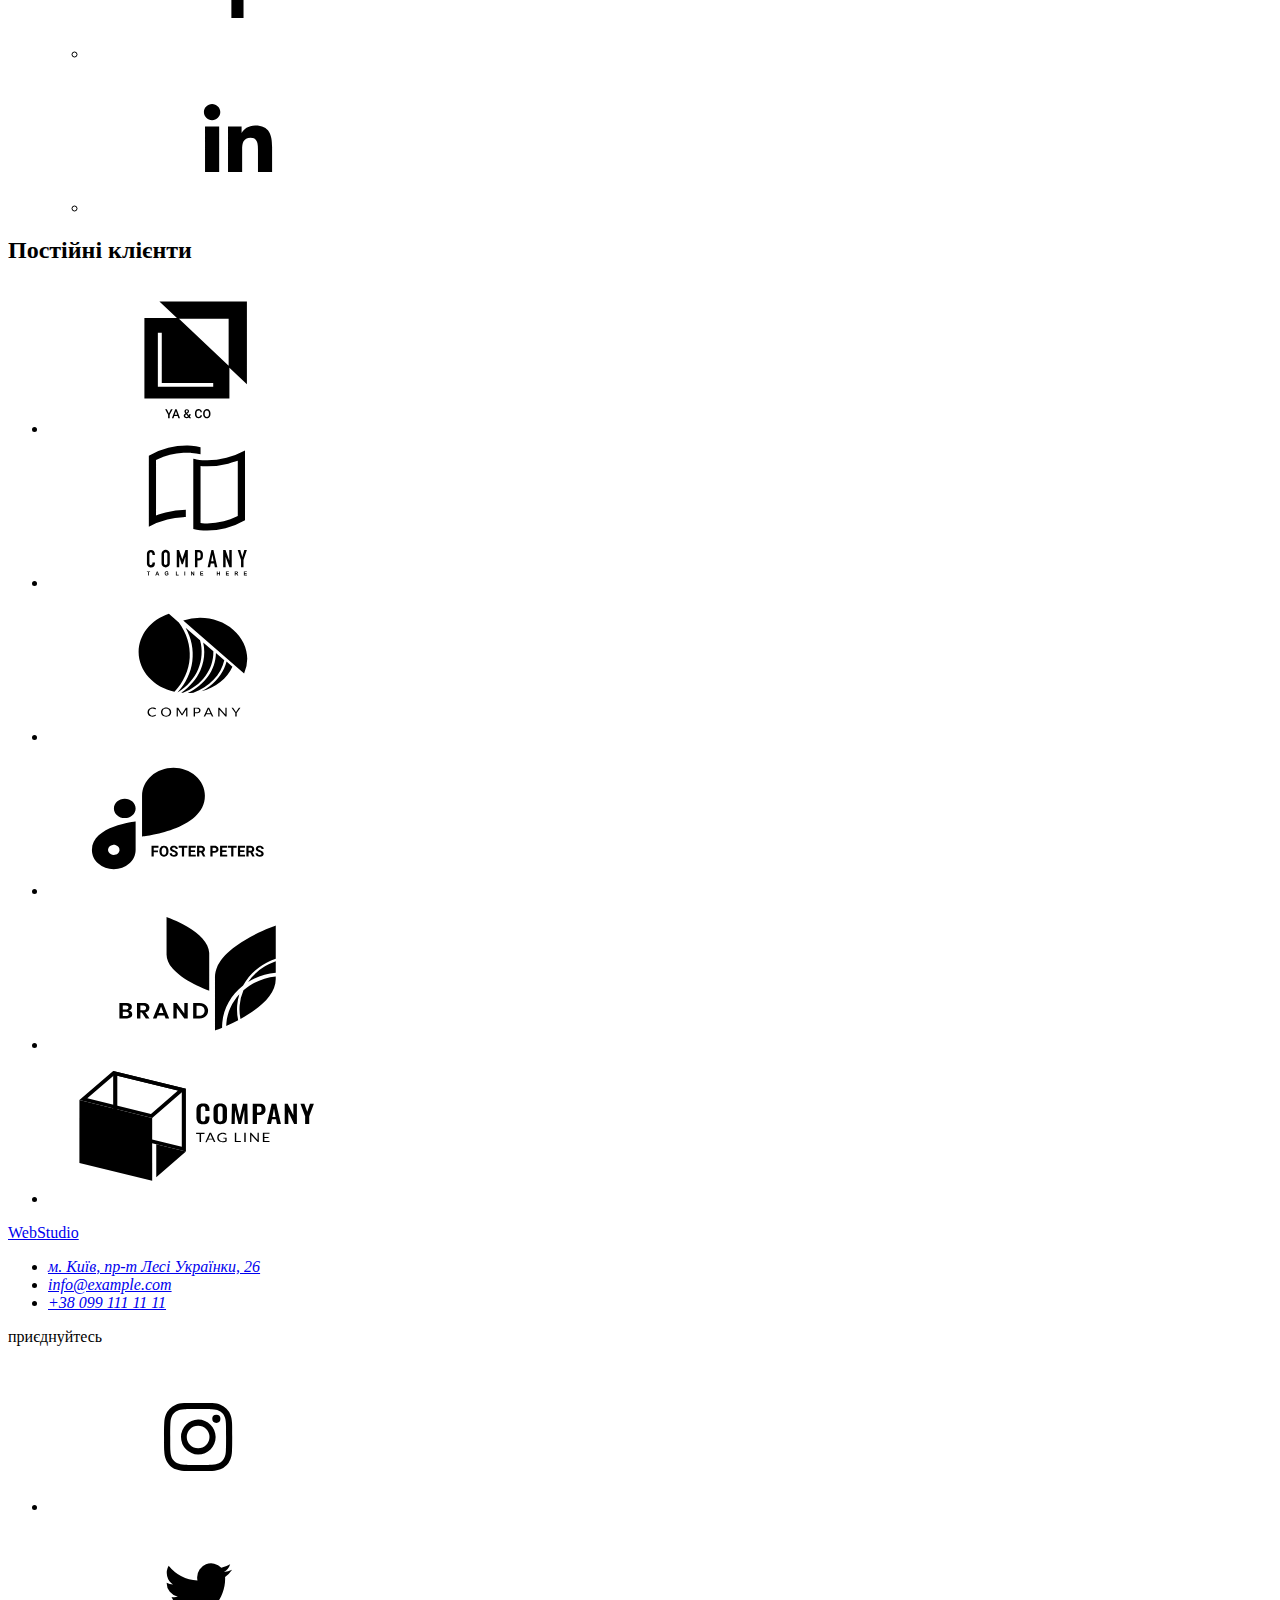
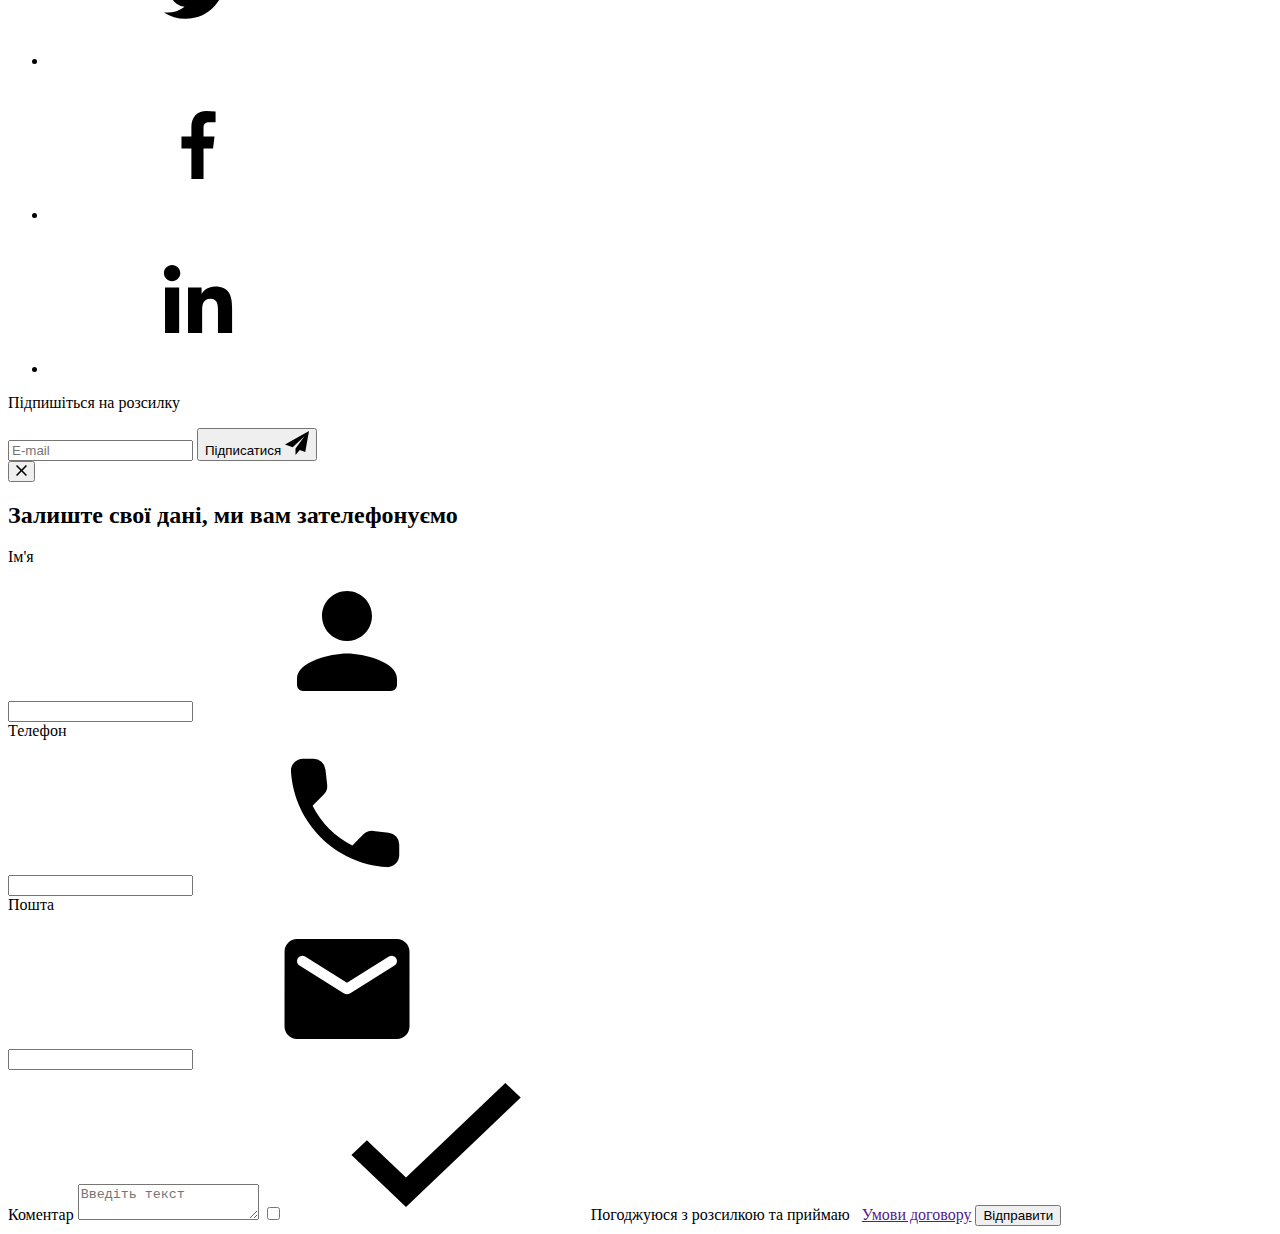
==== commit 3dbc9de0: "delete modern-normalize.css link in head section" ====
--- a/index.html
+++ b/index.html
@@ -12,8 +12,7 @@
       rel="stylesheet"
     />
 
-    <link rel="stylesheet" href="./css/modern-normalize.css" />
-    <link rel="stylesheet" href="./css/styles.css" />
+    <link rel="stylesheet" href="./css/main.min.css" />
 
     <title>WebStudio</title>
   </head>
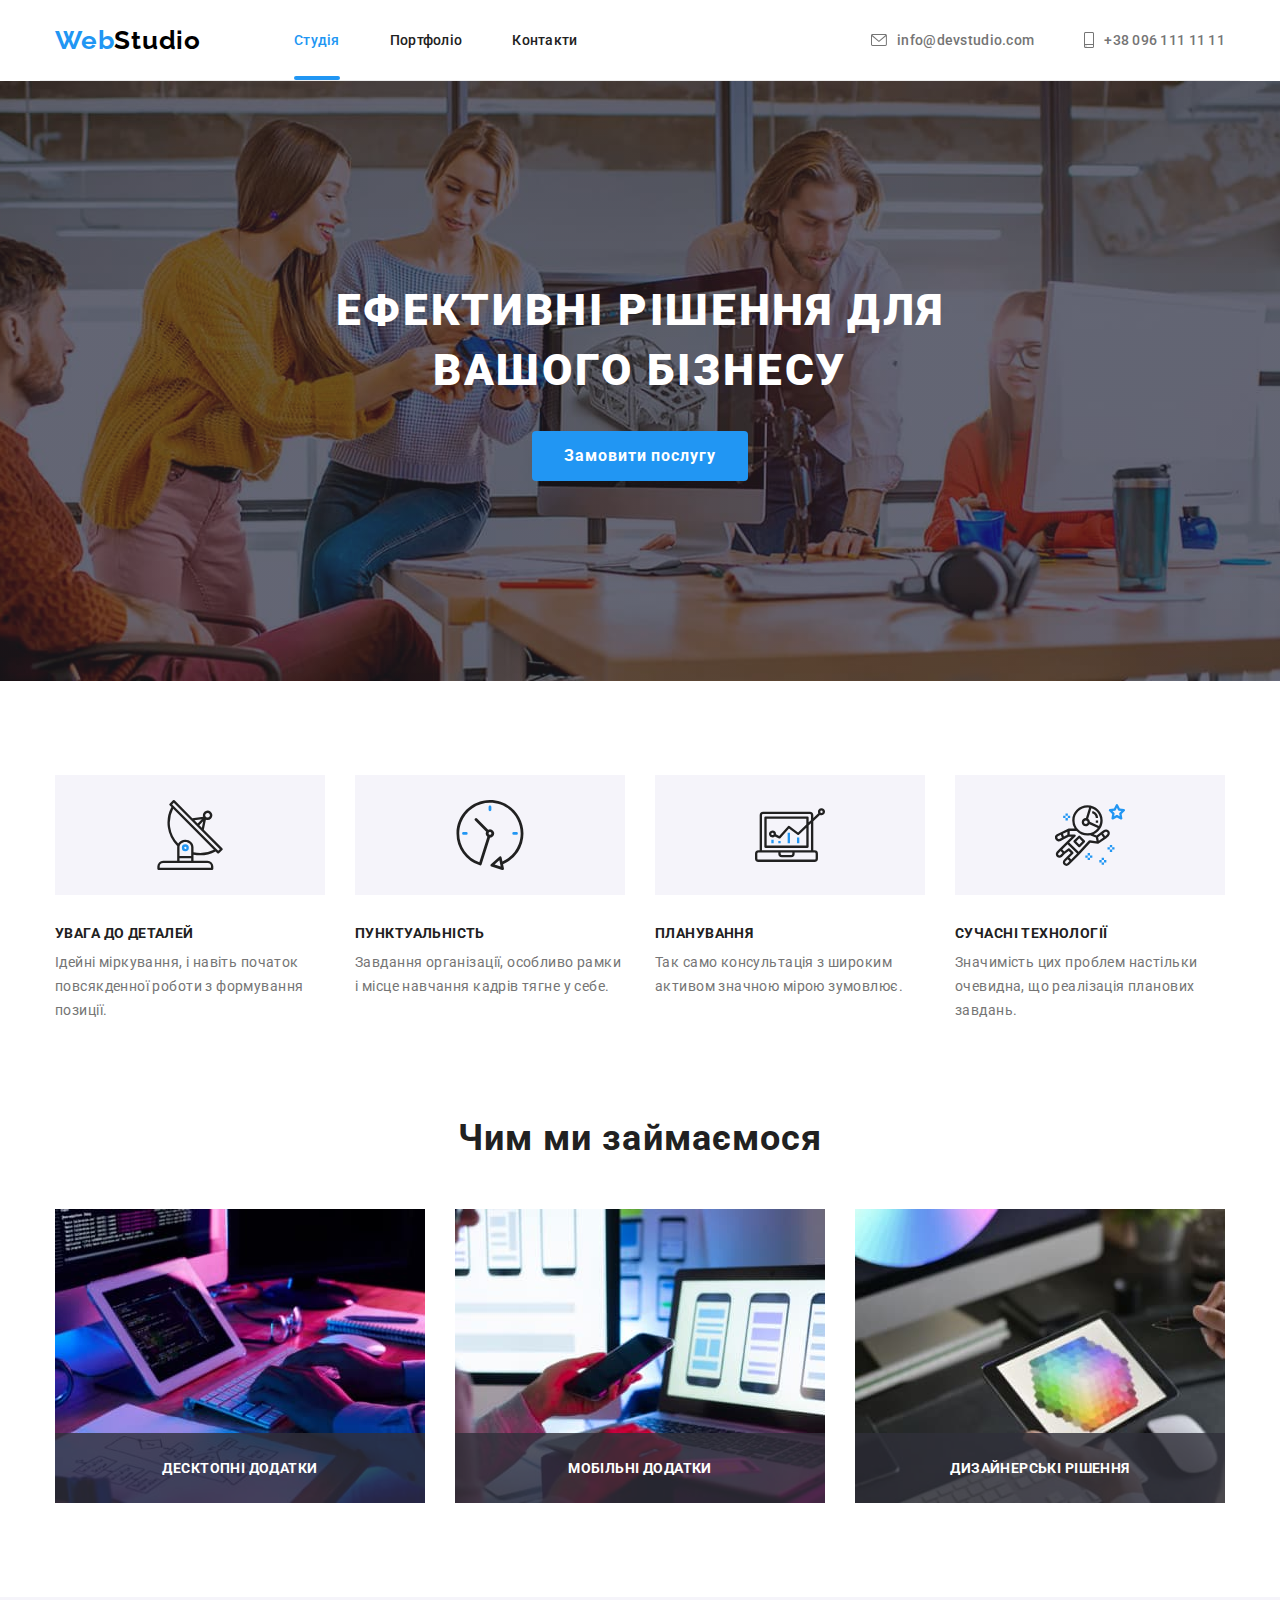
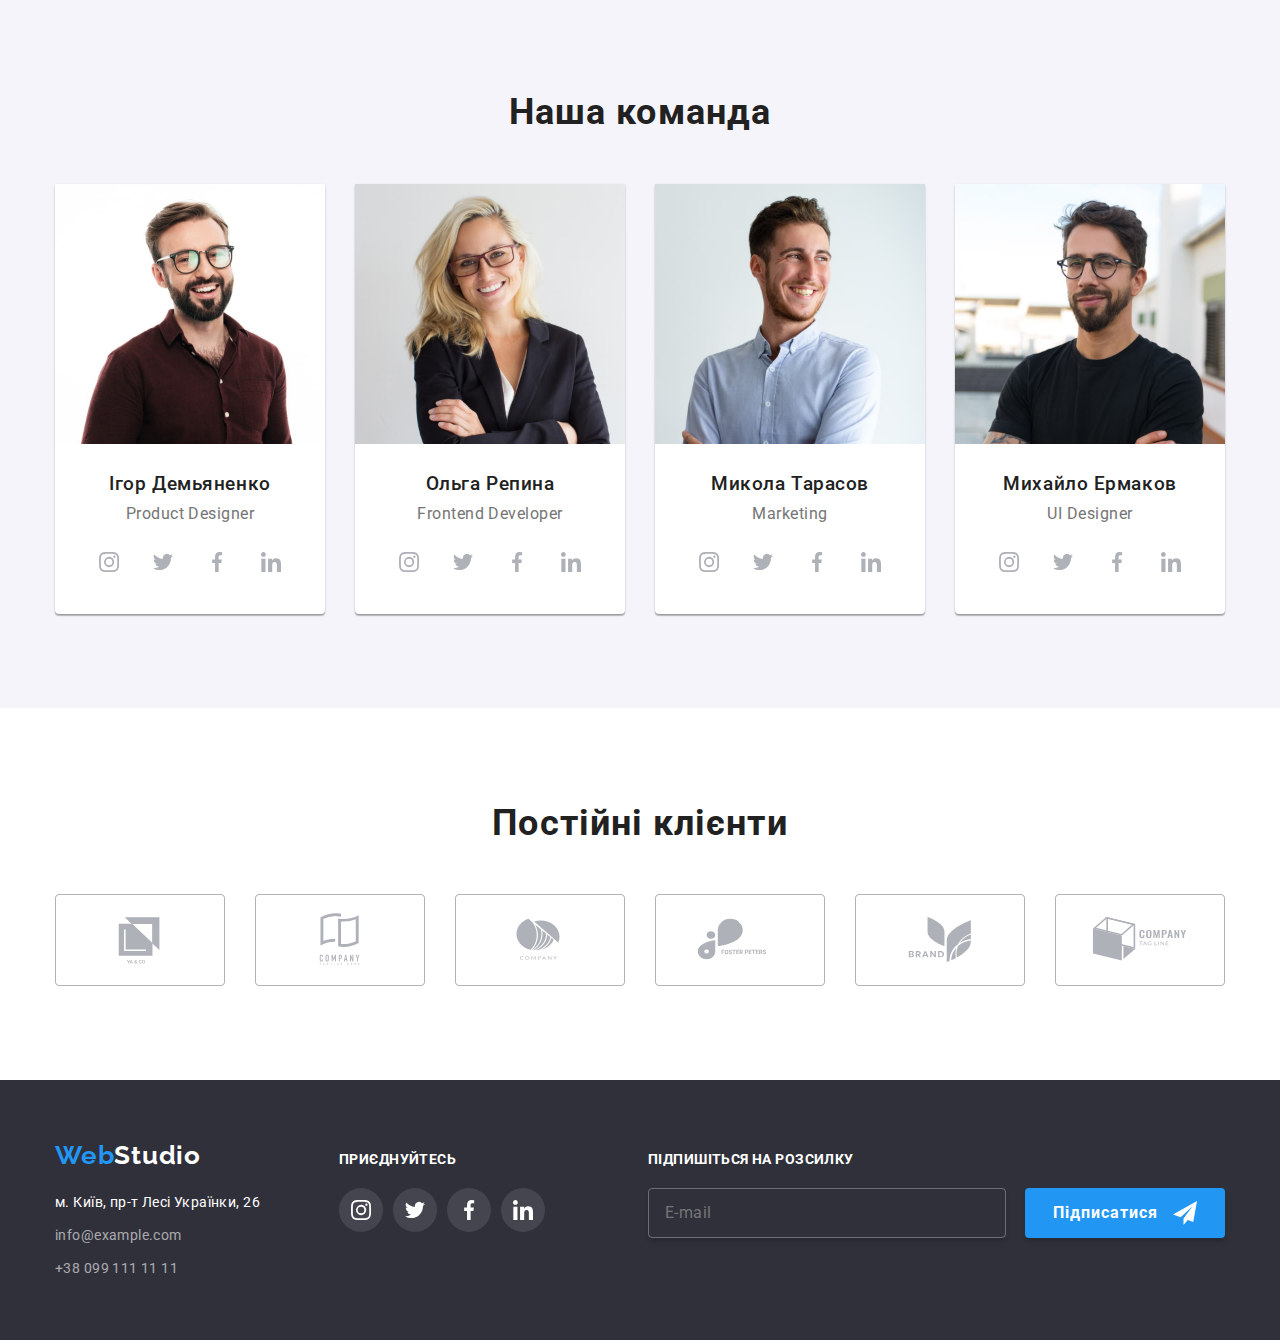
==== commit cd25dbeb: "BEM refactoring" ====
--- a/index.html
+++ b/index.html
@@ -21,27 +21,36 @@
     <header>
       <div class="container header">
         <nav class="header-nav">
-          <a class="nav-logo" href="./index.html"><span class="axcent">Web</span>Studio</a>
-
-          <ul class="nav-list">
-            <li class="item"><a class="nav-link current-page" href="./index.html">Студія</a></li>
-            <li class="item"><a class="nav-link" href="./portfolio.html">Портфоліо</a></li>
-            <li class="item"><a class="nav-link" href="#">Контакти</a></li>
+          <a class="logo header__logo" href="./index.html"
+            ><span class="logo__span">Web</span>Studio</a
+          >
+
+          <ul class="header-nav__list">
+            <li class="header-nav__item">
+              <a class="header-link header-link--current-page" href="./index.html">Студія</a>
+            </li>
+            <li class="header-nav__item">
+              <a class="header-link" href="./portfolio.html">Портфоліо</a>
+            </li>
+            <li class="header-nav__item"><a class="header-link" href="#">Контакти</a></li>
           </ul>
         </nav>
 
-        <ul class="header-contact-list">
-          <li class="item">
-            <a class="nav-link contact-link" href="mailto:info@devstudio.com">
-              <svg class="contact-link-icon" aria-hidden="true">
+        <ul class="header-contacts">
+          <li class="header-contacts__item">
+            <a class="header-link header-link__header-contacts" href="mailto:info@devstudio.com">
+              <svg class="header-contacts__icon" aria-hidden="true">
                 <use href="./images/icons.svg#icon-envelope"></use>
               </svg>
               info@devstudio.com</a
             >
           </li>
-          <li class="item">
-            <a class="nav-link contact-link" href="tel:+380961111111">
-              <svg class="contact-link-icon smartfone" aria-hidden="true">
+          <li class="header-contacts__item">
+            <a class="header-link header-link__header-contacts" href="tel:+380961111111">
+              <svg
+                class="header-contacts__icon header-contacts__icon--smartfone"
+                aria-hidden="true"
+              >
                 <use href="./images/icons.svg#icon-smartphone"></use>
               </svg>
               +38 096 111 11 11</a
@@ -55,8 +64,8 @@
       <!-- hero -->
       <section class="section hero">
         <div class="container">
-          <h1 class="hero-title">Ефективні рішення для вашого бізнесу</h1>
-          <button class="hero-button" type="button" data-modal-open>Замовити послугу</button>
+          <h1 class="hero__title">Ефективні рішення для вашого бізнесу</h1>
+          <button class="hero__button" type="button" data-modal-open>Замовити послугу</button>
         </div>
       </section>
 
@@ -65,51 +74,51 @@
         <div class="container">
           <h2 class="visually-hidden">Наші переваги</h2>
 
-          <ul class="advantages-list">
-            <li class="advantages-item">
-              <div class="advantages-icon-container">
-                <svg class="advantages-item-icon" aria-label="антена">
+          <ul class="advantages-grid">
+            <li class="advantages-grid__item">
+              <div class="advantages__icon-container">
+                <svg class="advantages__icon" aria-label="антена">
                   <use href="./images/icons.svg#icon-1-antenna"></use>
                 </svg>
               </div>
-              <h3 class="advantages-item-title">УВАГА ДО ДЕТАЛЕЙ</h3>
-              <p class="advantages-item-text">
+              <h3 class="advantages__title">УВАГА ДО ДЕТАЛЕЙ</h3>
+              <p class="advantages__text">
                 Ідейні міркування, і навіть початок повсякденної роботи з формування позиції.
               </p>
             </li>
 
-            <li class="advantages-item">
-              <div class="advantages-icon-container">
-                <svg class="advantages-item-icon" aria-label="циферблат">
+            <li class="advantages-grid__item">
+              <div class="advantages__icon-container">
+                <svg class="advantages__icon" aria-label="циферблат">
                   <use href="./images/icons.svg#icon-2-clock"></use>
                 </svg>
               </div>
-              <h3 class="advantages-item-title">ПУНКТУАЛЬНІСТЬ</h3>
-              <p class="advantages-item-text">
+              <h3 class="advantages__title">ПУНКТУАЛЬНІСТЬ</h3>
+              <p class="advantages__text">
                 Завдання організації, особливо рамки і місце навчання кадрів тягне у себе.
               </p>
             </li>
 
-            <li class="advantages-item">
-              <div class="advantages-icon-container">
-                <svg class="advantages-item-icon" aria-label="діаграма">
+            <li class="advantages-grid__item">
+              <div class="advantages__icon-container">
+                <svg class="advantages__icon" aria-label="діаграма">
                   <use href="./images/icons.svg#icon-3-diagram"></use>
                 </svg>
               </div>
-              <h3 class="advantages-item-title">ПЛАНУВАННЯ</h3>
-              <p class="advantages-item-text">
+              <h3 class="advantages__title">ПЛАНУВАННЯ</h3>
+              <p class="advantages__text">
                 Так само консультація з широким активом значною мірою зумовлює.
               </p>
             </li>
 
-            <li class="advantages-item">
-              <div class="advantages-icon-container">
-                <svg class="advantages-item-icon" aria-label="астронавт">
+            <li class="advantages-grid__item">
+              <div class="advantages__icon-container">
+                <svg class="advantages__icon" aria-label="астронавт">
                   <use href="./images/icons.svg#icon-4-astronaut"></use>
                 </svg>
               </div>
-              <h3 class="advantages-item-title">СУЧАСНІ ТЕХНОЛОГІЇ</h3>
-              <p class="advantages-item-text">
+              <h3 class="advantages__title">СУЧАСНІ ТЕХНОЛОГІЇ</h3>
+              <p class="advantages__text">
                 Значимість цих проблем настільки очевидна, що реалізація планових завдань.
               </p>
             </li>
@@ -120,42 +129,42 @@
       <!-- specialization -->
       <section class="section specialization">
         <div class="container">
-          <h2 class="section-title">Чим ми займаємося</h2>
-
-          <ul class="specialization-list">
-            <li class="specialization-item">
-              <div class="specialization-thumb">
+          <h2 class="section__title">Чим ми займаємося</h2>
+
+          <ul class="specialization-grid">
+            <li class="specialization-grid__item">
+              <div class="specialization__thumb">
                 <img
                   src="./images/specialization/specialization-1.jpg"
                   alt="робота за комп'ютером"
                   width="370"
                   height="294"
                 />
-                <p class="specialization-caption">Десктопні додатки</p>
-              </div>
-            </li>
-
-            <li class="specialization-item">
-              <div class="specialization-thumb">
+                <p class="specialization__caption">Десктопні додатки</p>
+              </div>
+            </li>
+
+            <li class="specialization-grid__item">
+              <div class="specialization__thumb">
                 <img
                   src="./images/specialization/specialization-2.jpg"
                   alt="робота за комп'ютером"
                   width="370"
                   height="294"
                 />
-                <p class="specialization-caption">Мобільні додатки</p>
-              </div>
-            </li>
-
-            <li class="specialization-item">
-              <div class="specialization-thumb">
+                <p class="specialization__caption">Мобільні додатки</p>
+              </div>
+            </li>
+
+            <li class="specialization-grid__item">
+              <div class="specialization__thumb">
                 <img
                   src="./images/specialization/specialization-3.jpg"
                   alt="робота з кольором"
                   width="370"
                   height="294"
                 />
-                <p class="specialization-caption">Дизайнерські рішення</p>
+                <p class="specialization__caption">Дизайнерські рішення</p>
               </div>
             </li>
           </ul>
@@ -165,42 +174,42 @@
       <!-- team -->
       <section class="section team">
         <div class="container">
-          <h2 class="section-title">Наша команда</h2>
-
-          <ul class="team-list">
-            <li class="team-item">
+          <h2 class="section__title">Наша команда</h2>
+
+          <ul class="team-grid">
+            <li class="team-grid__item">
               <img src="./images/team/team-1.jpg" alt="Ігор Демьяненко" width="270" height="260" />
-              <h3 class="team-item-header">Ігор Демьяненко</h3>
-              <p class="team-item-text">Product Designer</p>
-
-              <ul class="social-list">
-                <li class="social-link-item">
-                  <a href="#" class="social-link">
-                    <svg class="social-icon" aria-label="instagram">
+              <h3 class="team__member-name">Ігор Демьяненко</h3>
+              <p class="team__member-position">Product Designer</p>
+
+              <ul class="socials">
+                <li class="socials__item">
+                  <a href="#" class="socials__link">
+                    <svg class="socials__icon" aria-label="instagram">
                       <use href="./images/icons.svg#icon-1-instagram"></use>
                     </svg>
                   </a>
                 </li>
 
-                <li class="social-link-item">
-                  <a href="#" class="social-link">
-                    <svg class="social-icon" aria-label="twitter">
+                <li class="socials__item">
+                  <a href="#" class="socials__link">
+                    <svg class="socials__icon" aria-label="twitter">
                       <use href="./images/icons.svg#icon-2-twitter"></use>
                     </svg>
                   </a>
                 </li>
 
-                <li class="social-link-item">
-                  <a href="#" class="social-link">
-                    <svg class="social-icon" aria-label="facebook">
+                <li class="socials__item">
+                  <a href="#" class="socials__link">
+                    <svg class="socials__icon" aria-label="facebook">
                       <use href="./images/icons.svg#icon-3-facebook"></use>
                     </svg>
                   </a>
                 </li>
 
-                <li class="social-link-item">
-                  <a href="#" class="social-link">
-                    <svg class="social-icon" aria-label="linkedin">
+                <li class="socials__item">
+                  <a href="#" class="socials__link">
+                    <svg class="socials__icon" aria-label="linkedin">
                       <use href="./images/icons.svg#icon-4-linkedin"></use>
                     </svg>
                   </a>
@@ -208,39 +217,39 @@
               </ul>
             </li>
 
-            <li class="team-item">
+            <li class="team-grid__item">
               <img src="./images/team/team-2.jpg" alt="Ольга Репина" width="270" height="260" />
-              <h3 class="team-item-header">Ольга Репина</h3>
-              <p class="team-item-text">Frontend Developer</p>
-
-              <ul class="social-list">
-                <li class="social-link-item">
-                  <a href="#" class="social-link">
-                    <svg class="social-icon" aria-label="instagram">
+              <h3 class="team__member-name">Ольга Репина</h3>
+              <p class="team__member-position">Frontend Developer</p>
+
+              <ul class="socials">
+                <li class="socials__item">
+                  <a href="#" class="socials__link">
+                    <svg class="socials__icon" aria-label="instagram">
                       <use href="./images/icons.svg#icon-1-instagram"></use>
                     </svg>
                   </a>
                 </li>
 
-                <li class="social-link-item">
-                  <a href="#" class="social-link">
-                    <svg class="social-icon" aria-label="twitter">
+                <li class="socials__item">
+                  <a href="#" class="socials__link">
+                    <svg class="socials__icon" aria-label="twitter">
                       <use href="./images/icons.svg#icon-2-twitter"></use>
                     </svg>
                   </a>
                 </li>
 
-                <li class="social-link-item">
-                  <a href="#" class="social-link">
-                    <svg class="social-icon" aria-label="facebook">
+                <li class="socials__item">
+                  <a href="#" class="socials__link">
+                    <svg class="socials__icon" aria-label="facebook">
                       <use href="./images/icons.svg#icon-3-facebook"></use>
                     </svg>
                   </a>
                 </li>
 
-                <li class="social-link-item">
-                  <a href="#" class="social-link">
-                    <svg class="social-icon" aria-label="linkedin">
+                <li class="socials__item">
+                  <a href="#" class="socials__link">
+                    <svg class="socials__icon" aria-label="linkedin">
                       <use href="./images/icons.svg#icon-4-linkedin"></use>
                     </svg>
                   </a>
@@ -248,39 +257,39 @@
               </ul>
             </li>
 
-            <li class="team-item">
+            <li class="team-grid__item">
               <img src="./images/team/team-3.jpg" alt="Микола Тарасов" width="270" height="260" />
-              <h3 class="team-item-header">Микола Тарасов</h3>
-              <p class="team-item-text">Marketing</p>
-
-              <ul class="social-list">
-                <li class="social-link-item">
-                  <a href="#" class="social-link">
-                    <svg class="social-icon" aria-label="instagram">
+              <h3 class="team__member-name">Микола Тарасов</h3>
+              <p class="team__member-position">Marketing</p>
+
+              <ul class="socials">
+                <li class="socials__item">
+                  <a href="#" class="socials__link">
+                    <svg class="socials__icon" aria-label="instagram">
                       <use href="./images/icons.svg#icon-1-instagram"></use>
                     </svg>
                   </a>
                 </li>
 
-                <li class="social-link-item">
-                  <a href="#" class="social-link">
-                    <svg class="social-icon" aria-label="twitter">
+                <li class="socials__item">
+                  <a href="#" class="socials__link">
+                    <svg class="socials__icon" aria-label="twitter">
                       <use href="./images/icons.svg#icon-2-twitter"></use>
                     </svg>
                   </a>
                 </li>
 
-                <li class="social-link-item">
-                  <a href="#" class="social-link">
-                    <svg class="social-icon" aria-label="facebook">
+                <li class="socials__item">
+                  <a href="#" class="socials__link">
+                    <svg class="socials__icon" aria-label="facebook">
                       <use href="./images/icons.svg#icon-3-facebook"></use>
                     </svg>
                   </a>
                 </li>
 
-                <li class="social-link-item">
-                  <a href="#" class="social-link">
-                    <svg class="social-icon" aria-label="linkedin">
+                <li class="socials__item">
+                  <a href="#" class="socials__link">
+                    <svg class="socials__icon" aria-label="linkedin">
                       <use href="./images/icons.svg#icon-4-linkedin"></use>
                     </svg>
                   </a>
@@ -288,39 +297,39 @@
               </ul>
             </li>
 
-            <li class="team-item">
+            <li class="team-grid__item">
               <img src="./images/team/team-4.jpg" alt="Михайло Ермаков" width="270" height="260" />
-              <h3 class="team-item-header">Михайло Ермаков</h3>
-              <p class="team-item-text">UI Designer</p>
-
-              <ul class="social-list">
-                <li class="social-link-item">
-                  <a href="#" class="social-link">
-                    <svg class="social-icon" aria-label="instagram">
+              <h3 class="team__member-name">Михайло Ермаков</h3>
+              <p class="team__member-position">UI Designer</p>
+
+              <ul class="socials">
+                <li class="socials__item">
+                  <a href="#" class="socials__link">
+                    <svg class="socials__icon" aria-label="instagram">
                       <use href="./images/icons.svg#icon-1-instagram"></use>
                     </svg>
                   </a>
                 </li>
 
-                <li class="social-link-item">
-                  <a href="#" class="social-link">
-                    <svg class="social-icon" aria-label="twitter">
+                <li class="socials__item">
+                  <a href="#" class="socials__link">
+                    <svg class="socials__icon" aria-label="twitter">
                       <use href="./images/icons.svg#icon-2-twitter"></use>
                     </svg>
                   </a>
                 </li>
 
-                <li class="social-link-item">
-                  <a href="#" class="social-link">
-                    <svg class="social-icon" aria-label="facebook">
+                <li class="socials__item">
+                  <a href="#" class="socials__link">
+                    <svg class="socials__icon" aria-label="facebook">
                       <use href="./images/icons.svg#icon-3-facebook"></use>
                     </svg>
                   </a>
                 </li>
 
-                <li class="social-link-item">
-                  <a href="#" class="social-link">
-                    <svg class="social-icon" aria-label="linkedin">
+                <li class="socials__item">
+                  <a href="#" class="socials__link">
+                    <svg class="socials__icon" aria-label="linkedin">
                       <use href="./images/icons.svg#icon-4-linkedin"></use>
                     </svg>
                   </a>
@@ -334,52 +343,52 @@
       <!-- clients -->
       <section class="section clients">
         <div class="container">
-          <h2 class="section-title">Постійні клієнти</h2>
-
-          <ul class="clients-list">
-            <li class="client-item">
-              <a href="#" class="client-link">
-                <svg class="client-icon" aria-label="перехід на сайт компанії yaco">
+          <h2 class="section__title">Постійні клієнти</h2>
+
+          <ul class="clients-grid">
+            <li class="clients-grid__item">
+              <a href="#" class="clients__link">
+                <svg class="clients__icon" aria-label="перехід на сайт компанії yaco">
                   <use href="./images/icons.svg#icon-1-yaco"></use>
                 </svg>
               </a>
             </li>
 
-            <li class="client-item">
-              <a href="#" class="client-link">
-                <svg class="client-icon" aria-label="перехід на сайт компанії TLH">
+            <li class="clients-grid__item">
+              <a href="#" class="clients__link">
+                <svg class="clients__icon" aria-label="перехід на сайт компанії TLH">
                   <use href="./images/icons.svg#icon-2-tlh"></use>
                 </svg>
               </a>
             </li>
 
-            <li class="client-item">
-              <a href="#" class="client-link">
-                <svg class="client-icon" aria-label="перехід на сайт компанії Company">
+            <li class="clients-grid__item">
+              <a href="#" class="clients__link">
+                <svg class="clients__icon" aria-label="перехід на сайт компанії Company">
                   <use href="./images/icons.svg#icon-3-company"></use>
                 </svg>
               </a>
             </li>
 
-            <li class="client-item">
-              <a href="#" class="client-link">
-                <svg class="client-icon" aria-label="перехід на сайт компанії Foster Peter">
+            <li class="clients-grid__item">
+              <a href="#" class="clients__link">
+                <svg class="clients__icon" aria-label="перехід на сайт компанії Foster Peter">
                   <use href="./images/icons.svg#icon-4-foster"></use>
                 </svg>
               </a>
             </li>
 
-            <li class="client-item">
-              <a href="#" class="client-link">
-                <svg class="client-icon" aria-label="перехід на сайт компанії Brand">
+            <li class="clients-grid__item">
+              <a href="#" class="clients__link">
+                <svg class="clients__icon" aria-label="перехід на сайт компанії Brand">
                   <use href="./images/icons.svg#icon-5-brand"></use>
                 </svg>
               </a>
             </li>
 
-            <li class="client-item">
-              <a href="#" class="client-link">
-                <svg class="client-icon" aria-label="перехід на сайт компанії Tag Line">
+            <li class="clients-grid__item">
+              <a href="#" class="clients__link">
+                <svg class="clients__icon" aria-label="перехід на сайт компанії Tag Line">
                   <use href="./images/icons.svg#icon-6-tlc"></use>
                 </svg>
               </a>
@@ -391,14 +400,16 @@
 
     <footer class="footer">
       <div class="container footer-flex">
-        <div class="address-container">
-          <a class="footer-logo" href="./index.html"><span class="axcent">Web</span>Studio</a>
-
-          <address class="address">
-            <ul class="footer-address-list">
-              <li class="footer-address-item">
+        <div class="footer-contacts__wrapper">
+          <a class="logo footer__logo" href="./index.html"
+            ><span class="logo__span">Web</span>Studio</a
+          >
+
+          <address class="footer-contacts">
+            <ul class="footer-contacts__list">
+              <li>
                 <a
-                  class="footer-address-link"
+                  class="footer-contacts__link--address"
                   href="https://goo.gl/maps/piqngm7oDQpEDh6u6"
                   target="_blank"
                   rel="noopener nofollow noreferrer"
@@ -406,47 +417,47 @@
                 >
               </li>
 
-              <li class="footer-contact-item">
-                <a class="footer-contact-link" href="mailto:info@example.com">info@example.com</a>
+              <li class="footer-contacts__item">
+                <a class="footer-contacts__link" href="mailto:info@example.com">info@example.com</a>
               </li>
 
-              <li class="footer-contact-item">
-                <a class="footer-contact-link" href="tel:+380991111111">+38 099 111 11 11</a>
+              <li class="footer-contacts__item">
+                <a class="footer-contacts__link" href="tel:+380991111111">+38 099 111 11 11</a>
               </li>
             </ul>
           </address>
         </div>
 
         <div>
-          <p class="socials-text">приєднуйтесь</p>
-          <ul class="social-list">
-            <li class="social-link-item">
-              <a href="#" class="social-link footer-socials">
-                <svg class="social-icon" aria-label="instagram">
+          <p class="socials__text">приєднуйтесь</p>
+          <ul class="socials">
+            <li class="socials__item">
+              <a href="#" class="socials__link socials__link--footer">
+                <svg class="socials__icon socials__icon--footer" aria-label="instagram">
                   <use href="./images/icons.svg#icon-1-instagram"></use>
                 </svg>
               </a>
             </li>
 
-            <li class="social-link-item">
-              <a href="#" class="social-link footer-socials">
-                <svg class="social-icon" aria-label="twitter">
+            <li class="socials__item">
+              <a href="#" class="socials__link socials__link--footer">
+                <svg class="socials__icon socials__icon--footer" aria-label="twitter">
                   <use href="./images/icons.svg#icon-2-twitter"></use>
                 </svg>
               </a>
             </li>
 
-            <li class="social-link-item">
-              <a href="#" class="social-link footer-socials">
-                <svg class="social-icon" aria-label="facebook">
+            <li class="socials__item">
+              <a href="#" class="socials__link socials__link--footer">
+                <svg class="socials__icon socials__icon--footer" aria-label="facebook">
                   <use href="./images/icons.svg#icon-3-facebook"></use>
                 </svg>
               </a>
             </li>
 
-            <li class="social-link-item">
-              <a href="#" class="social-link footer-socials">
-                <svg class="social-icon" aria-label="linkedin">
+            <li class="socials__item">
+              <a href="#" class="socials__link socials__link--footer">
+                <svg class="socials__icon socials__icon--footer" aria-label="linkedin">
                   <use href="./images/icons.svg#icon-4-linkedin"></use>
                 </svg>
               </a>
@@ -454,14 +465,14 @@
           </ul>
         </div>
 
-        <form name="signup" class="signup-form">
-          <p class="form-caption">Підпишіться на розсилку</p>
+        <form name="signup-form" class="signup-form">
+          <p class="signup-form__caption">Підпишіться на розсилку</p>
           <label>
-            <input class="input-email" type="email" name="email" placeholder="E-mail" />
+            <input class="signup-form__input" type="email" name="email" placeholder="E-mail" />
           </label>
-          <button class="signup-button" type="submit">
+          <button class="signup-form__button" type="submit">
             Підписатися
-            <svg class="signup-button-svg" width="24" height="24">
+            <svg class="signup-form__button-svg" width="24" height="24">
               <use href="./images/icons.svg#icon-send"></use>
             </svg>
           </button>
--- a/css/main.min.css
+++ b/css/main.min.css
@@ -0,0 +1 @@
+.visually-hidden{position:absolute;width:1px;height:1px;margin:-1px;border:0;padding:0;white-space:nowrap;-webkit-clip-path:inset(100%);clip-path:inset(100%);clip:rect(0 0 0 0);overflow:hidden}/*! modern-normalize v1.1.0 | MIT License | https://github.com/sindresorhus/modern-normalize */*,::before,::after{-webkit-box-sizing:border-box;box-sizing:border-box}html{line-height:1.15;-webkit-text-size-adjust:100%;-moz-tab-size:4;-o-tab-size:4;tab-size:4}body{margin:0;font-family:system-ui,-apple-system,"Segoe UI",Roboto,Helvetica,Arial,sans-serif,"Apple Color Emoji","Segoe UI Emoji"}hr{height:0;color:inherit}abbr[title]{-webkit-text-decoration:underline dotted;text-decoration:underline dotted}b,strong{font-weight:bolder}code,kbd,samp,pre{font-family:ui-monospace,SFMono-Regular,Consolas,"Liberation Mono",Menlo,monospace;font-size:1em}small{font-size:80%}sub,sup{font-size:75%;line-height:0;position:relative;vertical-align:baseline}sub{bottom:-0.25em}sup{top:-0.5em}table{text-indent:0;border-color:inherit}button,input,optgroup,select,textarea{font-family:inherit;font-size:100%;line-height:1.15;margin:0}button,select{text-transform:none}button,[type=button],[type=reset],[type=submit]{-webkit-appearance:button}::-moz-focus-inner{border-style:none;padding:0}:-moz-focusring{outline:1px dotted ButtonText}:-moz-ui-invalid{box-shadow:none}legend{padding:0}progress{vertical-align:baseline}::-webkit-inner-spin-button,::-webkit-outer-spin-button{height:auto}[type=search]{-webkit-appearance:textfield;outline-offset:-2px}::-webkit-search-decoration{-webkit-appearance:none}::-webkit-file-upload-button{-webkit-appearance:button;font:inherit}summary{display:list-item}html{-webkit-box-sizing:border-box;box-sizing:border-box}*,*::after,*::before{-webkit-box-sizing:inherit;box-sizing:inherit}h1,h2,h3,h4,h5,h6,p{margin-top:0}ul{list-style:none;padding-left:0;margin:0}a{text-decoration:none;color:inherit}img{display:block;max-width:100%;height:auto}address{font-style:normal}body{font-family:"Roboto",sans-serif;font-size:16px;font-weight:400;line-height:1.17;color:#212121;background-color:#fff}.container{margin:0 auto;width:1200px;padding:0 15px}.section{padding-top:94px;padding-bottom:94px}.section__title{font-size:36px;font-weight:700;letter-spacing:.03em;text-align:center;margin-bottom:50px}.backdrop{position:fixed;top:0;left:0;width:100%;height:100%;background-color:rgba(0,0,0,.2);opacity:1;-webkit-transform:scale(1);transform:scale(1);-webkit-transition:opacity 250ms cubic-bezier(0.4, 0, 0.2, 1),visibility 250ms cubic-bezier(0.4, 0, 0.2, 1),-webkit-transform 250ms cubic-bezier(0.4, 0, 0.2, 1);transition:opacity 250ms cubic-bezier(0.4, 0, 0.2, 1),visibility 250ms cubic-bezier(0.4, 0, 0.2, 1),-webkit-transform 250ms cubic-bezier(0.4, 0, 0.2, 1);transition:opacity 250ms cubic-bezier(0.4, 0, 0.2, 1),visibility 250ms cubic-bezier(0.4, 0, 0.2, 1),transform 250ms cubic-bezier(0.4, 0, 0.2, 1);transition:opacity 250ms cubic-bezier(0.4, 0, 0.2, 1),visibility 250ms cubic-bezier(0.4, 0, 0.2, 1),transform 250ms cubic-bezier(0.4, 0, 0.2, 1),-webkit-transform 250ms cubic-bezier(0.4, 0, 0.2, 1)}.backdrop.is-hidden{opacity:0;visibility:hidden;pointer-events:none;-webkit-transform:scale(0.9);transform:scale(0.9)}.modal{position:absolute;top:50%;left:50%;-webkit-transform:translate(-50%, -50%);transform:translate(-50%, -50%);height:581px;width:528px;border:1px solid rgba(0,0,0,.1);border-radius:4px;background-color:#fff}.button-modal-close{position:absolute;top:8px;right:8px;width:30px;height:30px;border:1px solid rgba(0,0,0,.1);border-radius:15px;background-color:rgba(0,0,0,0)}.button-close-icon{fill:#000}.button-modal-close:hover .button-close-icon,.button-modal-close:focus .button-close-icon{fill:#2196f3}.callback-form{padding:40px 39px 40px 41px}.callback-form-title{font-size:20px;font-weight:700;line-height:1.15;letter-spacing:.03em;text-align:center;margin-bottom:12px}.form-input-label{display:block;margin-bottom:4px;font-size:12px;letter-spacing:.01em;color:#757575}.input-wrapper{position:relative;margin-bottom:10px}.form-input{display:block;height:40px;width:100%;border:1px solid rgba(33,33,33,.2);border-radius:4px;padding-left:42px;-webkit-transition:border-color 250ms cubic-bezier(0.4, 0, 0.2, 1);transition:border-color 250ms cubic-bezier(0.4, 0, 0.2, 1)}.form-input:focus{border:1px solid #2196f3;outline:0}.form-input:focus+.input-icon{fill:#2196f3}.textarea-comment{height:120px;width:100%;resize:none;padding:12px 16px;font-size:12px;letter-spacing:.01em;margin-bottom:20px}.input-icon{position:absolute;top:50%;left:12px;width:18px;height:18px;-webkit-transform:translateY(-50%);transform:translateY(-50%);-webkit-transition:fill 250ms cubic-bezier(0.4, 0, 0.2, 1);transition:fill 250ms cubic-bezier(0.4, 0, 0.2, 1)}.input-checkbox{position:absolute;width:1px;height:1px;margin:-1px;border:0;padding:0;white-space:nowrap;-webkit-clip-path:inset(100%);clip-path:inset(100%);clip:rect(0 0 0 0);overflow:hidden}.user-consent-label{display:-webkit-box;display:-ms-flexbox;display:flex;-webkit-box-align:center;-ms-flex-align:center;align-items:center;-webkit-box-pack:center;-ms-flex-pack:center;justify-content:center;margin-bottom:30px;font-size:14px;line-height:1.71;letter-spacing:.03em}.icon-check{display:inline-block;width:16px;height:15px;margin-right:7px;border-radius:2px;border:2px solid #212121;fill:rgba(0,0,0,0);-webkit-transition:background-color 250ms cubic-bezier(0.4, 0, 0.2, 1);transition:background-color 250ms cubic-bezier(0.4, 0, 0.2, 1)}.input-checkbox:checked+.icon-check{background-color:#2196f3;fill:#fff;border:0px}.agreement-link{text-decoration:underline;color:#2196f3}.callback-submit-button{display:block;margin-left:auto;margin-right:auto;width:200px;height:50px;background:#2196f3;-webkit-box-shadow:0px 4px 4px rgba(0,0,0,.15);box-shadow:0px 4px 4px rgba(0,0,0,.15);border-radius:4px;border-width:0;color:#fff;font-weight:700;line-height:1.88;letter-spacing:.06em;-webkit-transition:background-color 250ms cubic-bezier(0.4, 0, 0.2, 1);transition:background-color 250ms cubic-bezier(0.4, 0, 0.2, 1)}.callback-submit-button:hover,.callback-submit-button:focus{background:#188ce8}.logo{font-family:"Raleway",sans-serif;font-weight:700;font-size:26px;letter-spacing:.03em}.logo__span{color:#2196f3}.header__logo{color:#000;margin-right:93px}.footer__logo{color:#fff}.socials{display:-webkit-box;display:-ms-flexbox;display:flex;-webkit-box-align:center;-ms-flex-align:center;align-items:center;-webkit-box-pack:center;-ms-flex-pack:center;justify-content:center;padding-bottom:30px}.socials__text{text-transform:uppercase;color:#fff;font-size:14px;font-weight:700;letter-spacing:.03em;margin-bottom:20px}.socials__item{width:44px;height:44px}.socials__item:not(:last-child){margin-right:10px}.socials__link{width:100%;height:100%;display:-webkit-box;display:-ms-flexbox;display:flex;-webkit-box-align:center;-ms-flex-align:center;align-items:center;-webkit-box-pack:center;-ms-flex-pack:center;justify-content:center;border-radius:50%;background-color:inherit;-webkit-transition-property:background-color;transition-property:background-color;-webkit-transition-duration:250ms;transition-duration:250ms;-webkit-transition-timing-function:cubic-bezier(0.4, 0, 0.2, 1);transition-timing-function:cubic-bezier(0.4, 0, 0.2, 1)}.socials__link:hover,.socials__link:focus{background-color:#2196f3}.socials__icon{width:44px;height:44px;fill:#afb1b8;-webkit-transition-property:fill;transition-property:fill;-webkit-transition-duration:250ms;transition-duration:250ms;-webkit-transition-timing-function:cubic-bezier(0.4, 0, 0.2, 1);transition-timing-function:cubic-bezier(0.4, 0, 0.2, 1)}.socials__link:hover .socials__icon,.socials__link:focus .socials__icon{fill:#fff}.socials__link--footer{background-color:rgba(255,255,255,.1)}.socials__icon--footer{fill:#fff}.header{display:-webkit-box;display:-ms-flexbox;display:flex;border-bottom:1px solid #ececec}.header-link{color:#212121;display:-webkit-box;display:-ms-flexbox;display:flex;-webkit-box-align:center;-ms-flex-align:center;align-items:center;padding-top:32px;padding-bottom:32px;font-size:14px;font-weight:500;letter-spacing:.02em;-webkit-transition-property:color;transition-property:color;-webkit-transition-duration:250ms;transition-duration:250ms;-webkit-transition-timing-function:cubic-bezier(0.4, 0, 0.2, 1);transition-timing-function:cubic-bezier(0.4, 0, 0.2, 1)}.header-link:hover,.header-link:focus{color:#2196f3}.header-link--current-page{position:relative;color:#2196f3}.header-link--current-page::after{content:"";width:100%;height:4px;border-radius:2px;background-color:#2196f3;position:absolute;bottom:0;left:0}.header-link__header-contacts{color:#757575}.header-link__header-contacts:hover .header-contacts__icon,.header-link__header-contacts:focus .header-contacts__icon{fill:#2196f3}.header-nav{display:-webkit-box;display:-ms-flexbox;display:flex;-webkit-box-align:center;-ms-flex-align:center;align-items:center}.header-nav__list{display:-webkit-box;display:-ms-flexbox;display:flex}.header-nav__list .header-nav__item+.header-nav__item{margin-left:50px}.header-contacts{display:-webkit-box;display:-ms-flexbox;display:flex;margin-left:auto}.header-contacts__item:not(:last-child){margin-right:50px}.header-contacts__icon{width:16px;height:12px;margin-right:10px;fill:#757575}.header-contacts__icon--smartfone{width:10px;height:16px}.hero{background-color:#c4c4c4;text-align:center;padding:200px 0;background-image:-webkit-gradient(linear, left top, right top, from(rgba(47, 48, 58, 0.4)), to(rgba(47, 48, 58, 0.4))),url(../images/hero-bgimg.jpg);background-image:linear-gradient(90deg, rgba(47, 48, 58, 0.4), rgba(47, 48, 58, 0.4)),url(../images/hero-bgimg.jpg);max-width:1600px;background-repeat:no-repeat;background-position:center;background-size:cover;margin:0 auto}.hero__title{font-size:44px;font-weight:900;line-height:1.36;letter-spacing:.06em;text-align:center;text-transform:uppercase;color:#fff;width:696px;margin:0 auto;margin-bottom:30px}.hero__button{border-radius:4px;border-style:none;background-color:#2196f3;color:#fff;font-weight:700;line-height:1.88;letter-spacing:.06em;text-align:center;padding:10px 32px;cursor:pointer;-webkit-transition:background-color 250ms cubic-bezier(0.4, 0, 0.2, 1);transition:background-color 250ms cubic-bezier(0.4, 0, 0.2, 1)}.hero__button:hover,.hero__button:focus{background-color:#188ce8}.advantages__title{font-size:14px;font-weight:700;text-align:left;text-transform:uppercase;letter-spacing:.03em;margin-top:30px;margin-bottom:10px}.advantages__icon-container{height:120px;background-color:#f5f4fa;display:-webkit-box;display:-ms-flexbox;display:flex;-webkit-box-align:center;-ms-flex-align:center;align-items:center;-webkit-box-pack:center;-ms-flex-pack:center;justify-content:center}.advantages__icon{width:70px;height:70px;fill:#212121}.advantages__text{font-size:14px;line-height:1.71;letter-spacing:.03em;color:#757575;margin:0}.advantages-grid{display:-webkit-box;display:-ms-flexbox;display:flex}.advantages-grid__item{width:270px}.advantages-grid__item:not(:last-child){margin-right:30px}.specialization{padding-top:0}.specialization__thumb{position:relative}.specialization__caption{position:absolute;bottom:0;left:0;width:100%;padding-top:27px;padding-bottom:27px;margin-bottom:0;text-transform:uppercase;color:#fff;background-color:rgba(47,48,58,.8);font-size:14px;font-weight:700;letter-spacing:.03em;text-align:center}.specialization-grid{display:-webkit-box;display:-ms-flexbox;display:flex}.specialization-grid__item:not(:last-child){margin-right:30px}.team{background-color:#f5f4fa}.team__member-name{font-weight:500;letter-spacing:.03em;text-align:center;padding-top:30px;margin-bottom:10px}.team__member-position{letter-spacing:.03em;text-align:center;color:#757575;margin-bottom:16px}.team-grid{display:-webkit-box;display:-ms-flexbox;display:flex}.team-grid__item{background-color:#fff;-webkit-box-shadow:0px 1px 3px rgba(0,0,0,.12),0px 1px 1px rgba(0,0,0,.14),0px 2px 1px rgba(0,0,0,.2);box-shadow:0px 1px 3px rgba(0,0,0,.12),0px 1px 1px rgba(0,0,0,.14),0px 2px 1px rgba(0,0,0,.2);border-radius:0px 0px 4px 4px}.team-grid__item:not(:last-child){margin-right:30px}.clients__link{width:100%;height:100%;display:-webkit-box;display:-ms-flexbox;display:flex;-webkit-box-align:center;-ms-flex-align:center;align-items:center;-webkit-box-pack:center;-ms-flex-pack:center;justify-content:center;border:1px solid #afb1b8;border-radius:4px;-webkit-transition-property:border-color;transition-property:border-color;-webkit-transition-duration:250ms;transition-duration:250ms;-webkit-transition-timing-function:cubic-bezier(0.4, 0, 0.2, 1);transition-timing-function:cubic-bezier(0.4, 0, 0.2, 1)}.clients__link:hover,.clients__link:focus{border-color:#2196f3}.clients__icon{width:106px;height:60px;fill:#afb1b8;-webkit-transition-property:fill;transition-property:fill;-webkit-transition-duration:250ms;transition-duration:250ms;-webkit-transition-timing-function:cubic-bezier(0.4, 0, 0.2, 1);transition-timing-function:cubic-bezier(0.4, 0, 0.2, 1)}.clients__link:hover .clients__icon,.clients__link:focus .clients__icon{fill:#2196f3}.clients-grid{display:-webkit-box;display:-ms-flexbox;display:flex;-webkit-box-pack:justify;-ms-flex-pack:justify;justify-content:space-between}.clients-grid__item{width:170px;height:92px}.btn{border-radius:4px;background-color:#f5f4fa;font-weight:500;line-height:1.63;letter-spacing:.03em;text-align:center;cursor:pointer;border-style:none;padding:6px 22px;-webkit-transition:color 250ms cubic-bezier(0.4, 0, 0.2, 1),background-color 250ms cubic-bezier(0.4, 0, 0.2, 1),-webkit-box-shadow 250ms cubic-bezier(0.4, 0, 0.2, 1);transition:color 250ms cubic-bezier(0.4, 0, 0.2, 1),background-color 250ms cubic-bezier(0.4, 0, 0.2, 1),-webkit-box-shadow 250ms cubic-bezier(0.4, 0, 0.2, 1);transition:color 250ms cubic-bezier(0.4, 0, 0.2, 1),background-color 250ms cubic-bezier(0.4, 0, 0.2, 1),box-shadow 250ms cubic-bezier(0.4, 0, 0.2, 1);transition:color 250ms cubic-bezier(0.4, 0, 0.2, 1),background-color 250ms cubic-bezier(0.4, 0, 0.2, 1),box-shadow 250ms cubic-bezier(0.4, 0, 0.2, 1),-webkit-box-shadow 250ms cubic-bezier(0.4, 0, 0.2, 1)}.btn__start{color:#fff;background-color:#2196f3}.btn:hover,.btn:focus{color:#fff;background-color:#2196f3;-webkit-box-shadow:0px 3px 1px rgba(0,0,0,.1),0px 1px 2px rgba(0,0,0,.08),0px 2px 2px rgba(0,0,0,.12);box-shadow:0px 3px 1px rgba(0,0,0,.1),0px 1px 2px rgba(0,0,0,.08),0px 2px 2px rgba(0,0,0,.12)}.btn-grid{display:-webkit-box;display:-ms-flexbox;display:flex;-webkit-box-pack:center;-ms-flex-pack:center;justify-content:center;margin-bottom:50px}.btn-grid__item:not(:last-child){margin-right:8px}.case__link{display:block;-webkit-transition-property:-webkit-box-shadow;transition-property:-webkit-box-shadow;transition-property:box-shadow;transition-property:box-shadow, -webkit-box-shadow;-webkit-transition-duration:250ms;transition-duration:250ms;-webkit-transition-timing-function:cubic-bezier(0.4, 0, 0.2, 1);transition-timing-function:cubic-bezier(0.4, 0, 0.2, 1)}.case__link:hover,.case__link:focus{-webkit-box-shadow:0px 1px 1px rgba(0,0,0,.12),0px 4px 4px rgba(0,0,0,.06),1px 4px 6px rgba(0,0,0,.16);box-shadow:0px 1px 1px rgba(0,0,0,.12),0px 4px 4px rgba(0,0,0,.06),1px 4px 6px rgba(0,0,0,.16)}.case__title{font-size:18px;font-weight:700;line-height:2;letter-spacing:.06em;padding-top:20px;padding-left:24px;margin-bottom:4px}.case__category{line-height:1.88;letter-spacing:.03em;color:#757575;padding-bottom:20px;padding-left:24px;margin-bottom:0}.case__thumb{position:relative;overflow:hidden}.case__description{background-color:rgba(33,150,243,.9);position:absolute;-webkit-transition:-webkit-transform 250ms cubic-bezier(0.4, 0, 0.2, 1);transition:-webkit-transform 250ms cubic-bezier(0.4, 0, 0.2, 1);transition:transform 250ms cubic-bezier(0.4, 0, 0.2, 1);transition:transform 250ms cubic-bezier(0.4, 0, 0.2, 1), -webkit-transform 250ms cubic-bezier(0.4, 0, 0.2, 1)}.case__description-text{font-size:18px;line-height:1.55;color:#fff;letter-spacing:.03em;padding:63px 24px;margin-bottom:0}.case__link:hover .case__description,.case__link:focus .case__description{-webkit-transform:translatey(-100%);transform:translatey(-100%)}.cases-grid{display:-webkit-box;display:-ms-flexbox;display:flex;-ms-flex-wrap:wrap;flex-wrap:wrap}.cases-grid__item{width:calc((100% - 60px)/3);border:1px solid #eee;border-radius:0px}.cases-grid__item:not(:nth-child(3n)){margin-right:30px}.cases-grid__item:not(:nth-last-child(-n+3)){margin-bottom:30px}.footer{background-color:#2f303a;padding:60px 0}.footer-flex{display:-webkit-box;display:-ms-flexbox;display:flex;-webkit-box-align:baseline;-ms-flex-align:baseline;align-items:baseline;-webkit-box-pack:justify;-ms-flex-pack:justify;justify-content:space-between}.footer-contacts{margin-top:20px}.footer-contacts__wrapper{margin-right:70px}.footer-contacts__list{font-size:14px;line-height:1.71;letter-spacing:.03em}.footer-contacts__item{margin-top:9px}.footer-contacts__link{color:rgba(255,255,255,.6);-webkit-transition-property:color;transition-property:color;-webkit-transition-duration:250ms;transition-duration:250ms;-webkit-transition-timing-function:cubic-bezier(0.4, 0, 0.2, 1);transition-timing-function:cubic-bezier(0.4, 0, 0.2, 1)}.footer-contacts__link--address{color:#fff}.footer-contacts__link:hover,.footer-contacts__link:focus{color:#2196f3}.signup-form{margin-left:94px}.signup-form__caption{text-transform:uppercase;color:#fff;font-size:14px;font-weight:700;letter-spacing:.03em;margin-bottom:20px}.signup-form__input{width:358px;height:50px;background-color:rgba(0,0,0,0);-webkit-box-shadow:0px 4px 4px 0px rgba(0,0,0,.15);box-shadow:0px 4px 4px 0px rgba(0,0,0,.15);border:1px solid rgba(255,255,255,.3);border-radius:4px;line-height:1.25;letter-spacing:.03em;color:#fff;padding:15px 16px}.signup-form__button{display:-webkit-inline-box;display:-ms-inline-flexbox;display:inline-flex;-webkit-box-align:center;-ms-flex-align:center;align-items:center;-webkit-box-pack:justify;-ms-flex-pack:justify;justify-content:space-between;margin-left:15px;width:200px;height:50px;text-align:center;padding:10px 28px;background:#2196f3;-webkit-box-shadow:0px 4px 4px rgba(0,0,0,.15);box-shadow:0px 4px 4px rgba(0,0,0,.15);border-radius:4px;border:none;font-weight:700;line-height:1.88;letter-spacing:.06em;color:#fff;-webkit-transition:background-color 250ms cubic-bezier(0.4, 0, 0.2, 1);transition:background-color 250ms cubic-bezier(0.4, 0, 0.2, 1)}.signup-form__button:hover,.signup-form__button:focus{background:#188ce8}.signup-form__button-svg{fill:#fff}/*# sourceMappingURL=main.min.css.map */